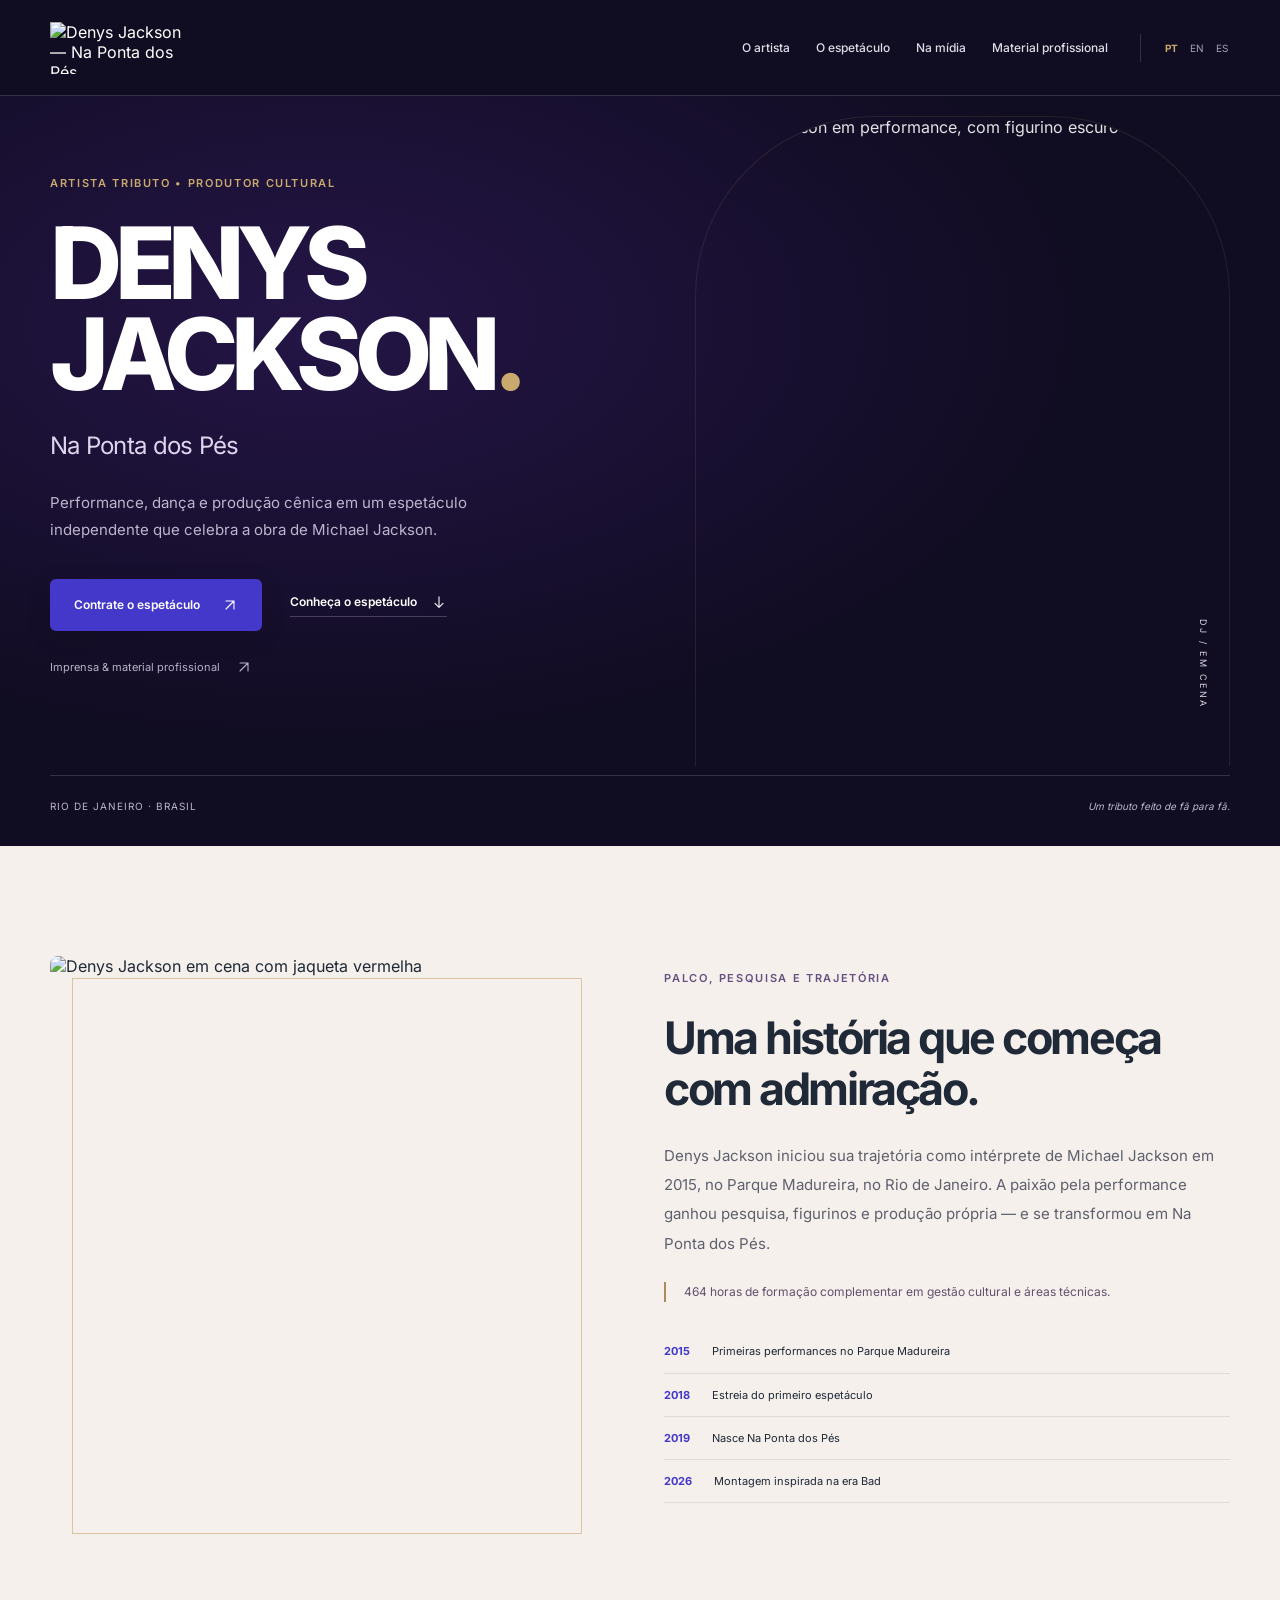
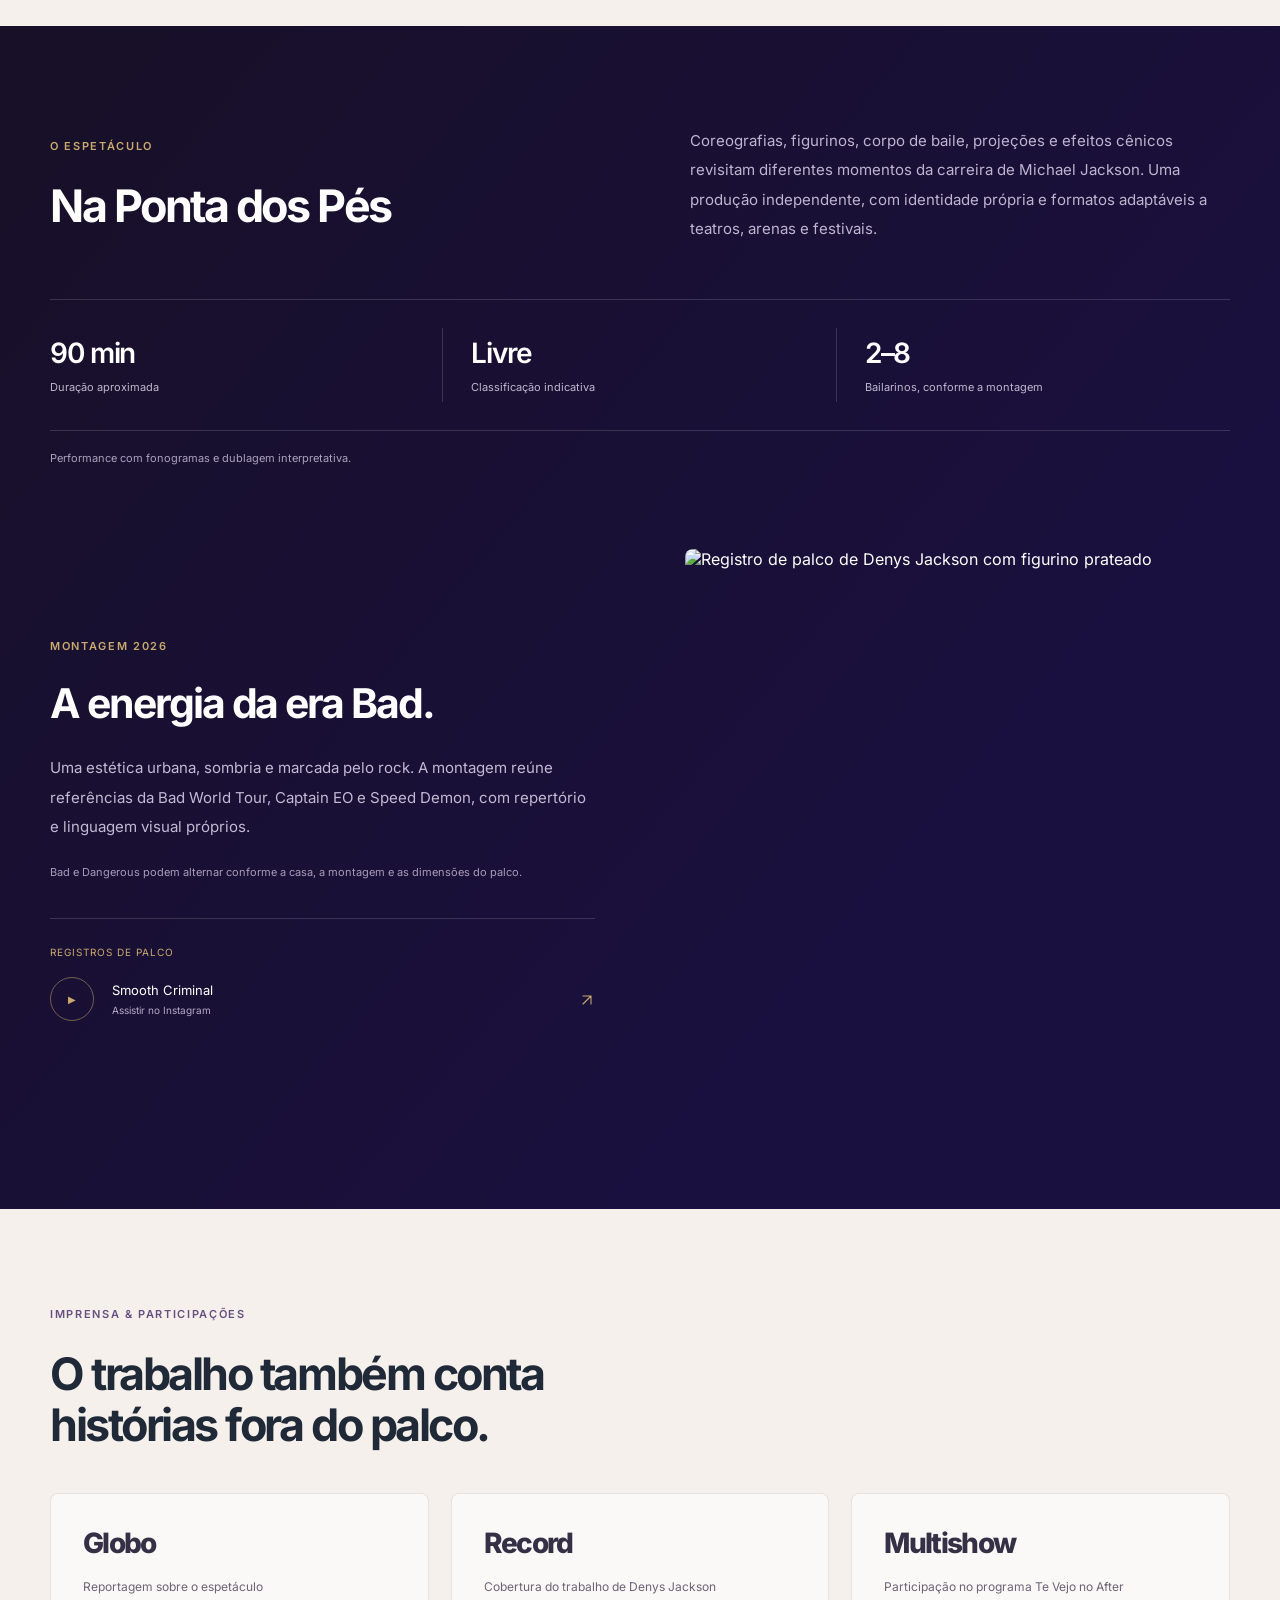
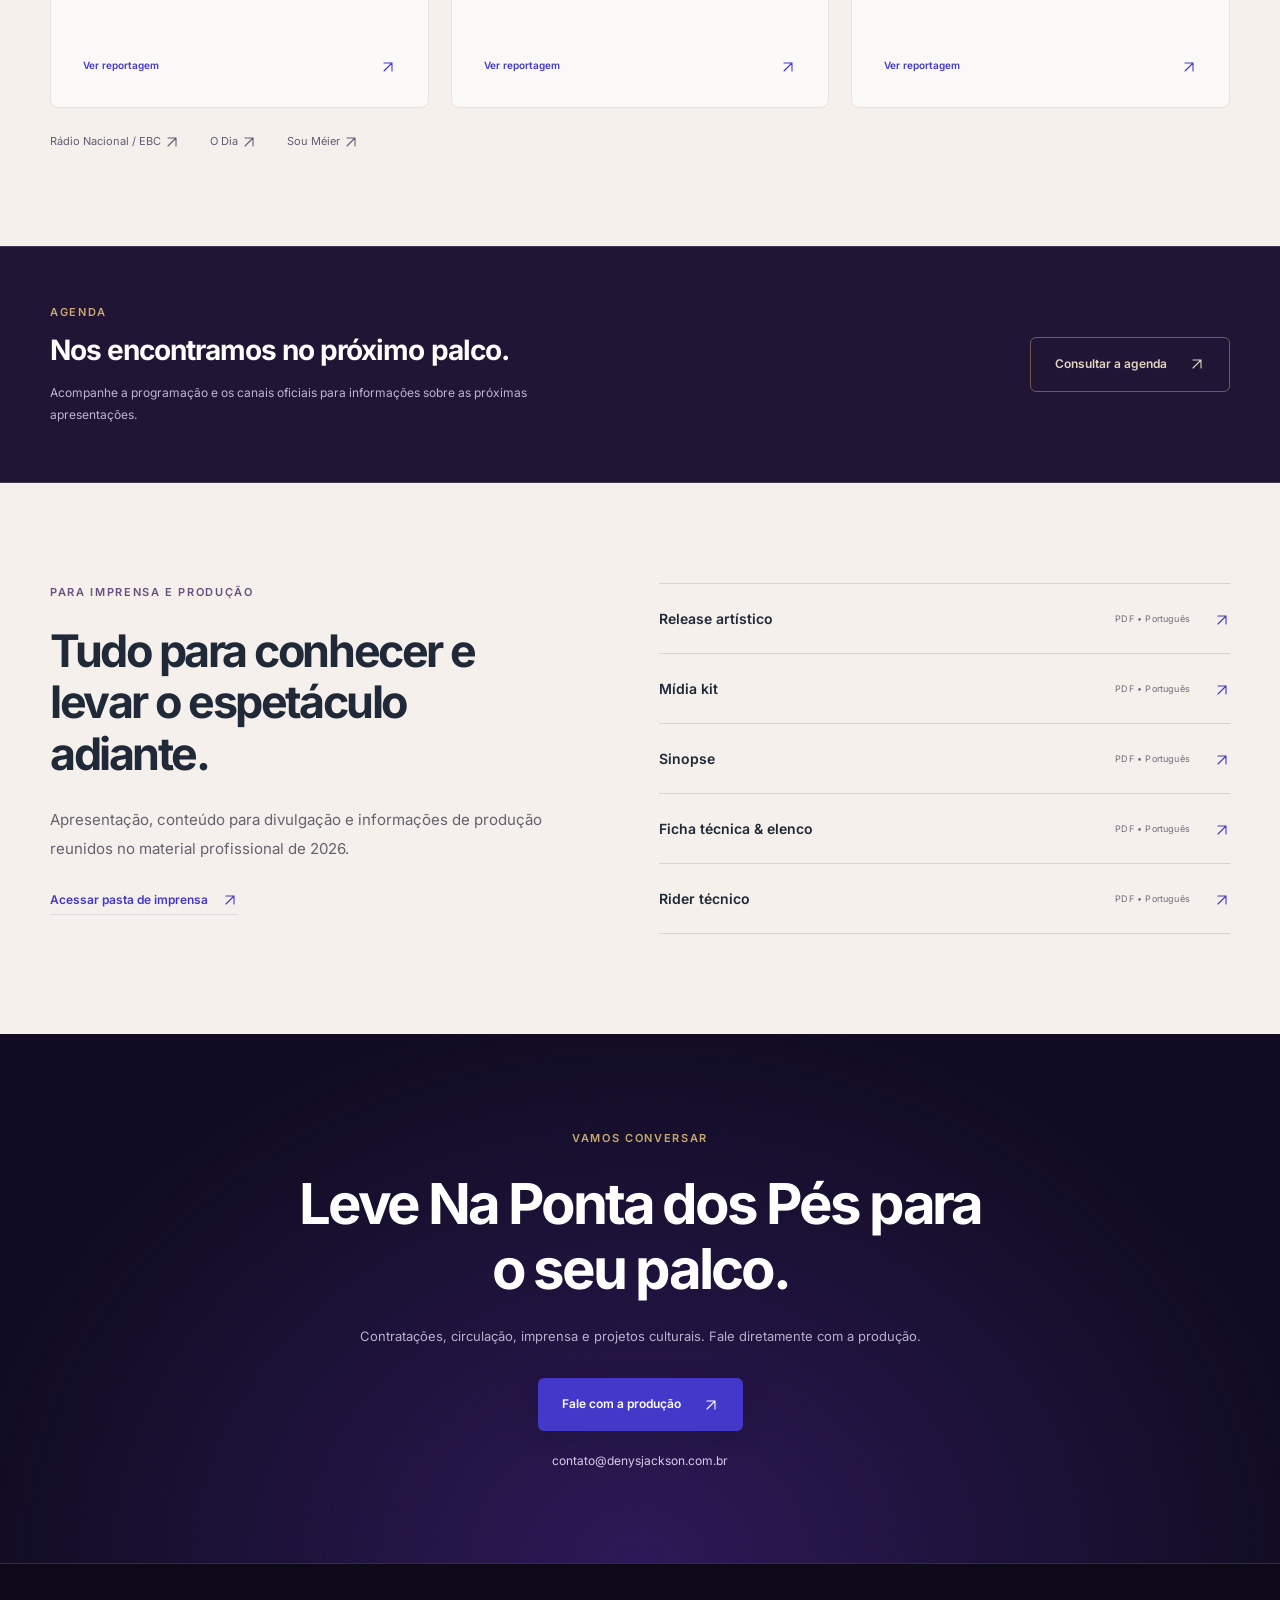
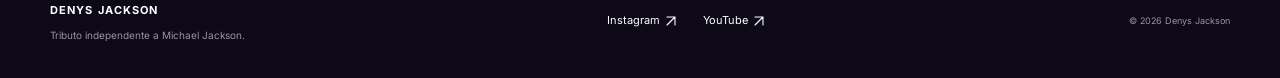
==== prototipo/index.html @ 12f83056 "Criar primeiro prototipo da Home com CMS e identidade propria [skip ci]" ====
<!doctype html>
<html lang="pt-BR">
<head>
<meta charset="utf-8"><meta name="viewport" content="width=device-width, initial-scale=1">
<meta name="robots" content="noindex, nofollow">
<title>Denys Jackson — Na Ponta dos Pés</title>
<meta name="description" content="Conheça Denys Jackson e Na Ponta dos Pés. Espetáculo tributo a Michael Jackson, imprensa e contratação.">
<link rel="icon" href="../images/uploads/favico__1_-removebg-preview.png" type="image/png">
<link rel="stylesheet" href="../css/home.css">
<script src="../js/i18n.js" defer></script><script src="../js/home.js" defer></script>
</head>
<body>
<a class="skip-link" href="#conteudo"><span data-i18n="home.skip">Ir para o conteúdo</span></a>
<header class="home-header"><div class="shell header-inner">
<a class="home-brand" href="#inicio" aria-label="Denys Jackson — início"><img src="../images/logos/logobranca.png" alt="Denys Jackson — Na Ponta dos Pés" width="200" height="68"></a>
<button class="menu-toggle" id="home-menu-toggle" aria-controls="home-nav" aria-expanded="false" hidden><span data-i18n="home.menu">Menu</span> <span aria-hidden="true">☰</span></button>
<nav class="home-nav" id="home-nav" aria-label="Principal"><a href="#artista"><span data-i18n="home.nav_artist">O artista</span></a><a href="#espetaculo"><span data-i18n="home.nav_show">O espetáculo</span></a><a href="#midia"><span data-i18n="home.nav_media">Na mídia</span></a><a href="#material"><span data-i18n="home.nav_material">Material profissional</span></a></nav>
<div class="language-switch" aria-label="Idioma"><button class="lang-btn active" data-lang="pt" aria-pressed="true">PT</button><button class="lang-btn" data-lang="en" aria-pressed="false" disabled>EN</button><button class="lang-btn" data-lang="es" aria-pressed="false" disabled>ES</button></div>
</div></header>
<main id="conteudo">
<section class="hero" id="inicio"><div class="shell hero-layout">
<div class="hero-copy"><p class="eyebrow"><span data-i18n="home.hero_label">Artista tributo • Produtor cultural</span></p><h1>Denys<br>Jackson<span class="hero-dot" aria-hidden="true">.</span></h1><p class="hero-show">Na Ponta dos Pés</p><p data-i18n="home.hero_description" class="hero-description">Performance, dança e produção cênica em um espetáculo independente que celebra a obra de Michael Jackson.</p>
<div class="hero-actions"><a class="button button-primary" href="#contato"><span data-i18n="home.hire">Contrate o espetáculo</span> <span aria-hidden="true"><svg class="arrow-icon" viewBox="0 0 24 24" aria-hidden="true"><path d="M6 18 18 6M6 6h12v12" fill="none" stroke="currentColor" stroke-width="1.6" stroke-linecap="round" stroke-linejoin="round"/></svg></span></a><a class="text-link" href="#espetaculo"><span data-i18n="home.discover">Conheça o espetáculo</span> <span aria-hidden="true"><svg class="arrow-icon" viewBox="0 0 24 24" aria-hidden="true"><path d="M12 4v16m-6-6 6 6 6-6" fill="none" stroke="currentColor" stroke-width="1.6" stroke-linecap="round" stroke-linejoin="round"/></svg></span></a></div>
<a class="professional-link" href="#material"><span data-i18n="home.professional">Imprensa &amp; material profissional</span> <span aria-hidden="true"><svg class="arrow-icon" viewBox="0 0 24 24" aria-hidden="true"><path d="M6 18 18 6M6 6h12v12" fill="none" stroke="currentColor" stroke-width="1.6" stroke-linecap="round" stroke-linejoin="round"/></svg></span></a></div>
<div class="hero-portrait"><img class="" data-home-image="hero" src="../images/uploads/gallery-1224-1785720494268.jpg" alt="Denys Jackson em performance, com figurino escuro e iluminação roxa" width="801" height="1200" fetchpriority="high" decoding="async"><span class="photo-mark" aria-hidden="true">DJ / EM CENA</span></div>
<div class="hero-bottom"><span>RIO DE JANEIRO · BRASIL</span><span data-i18n="home.fan">Um tributo feito de fã para fã.</span></div>
</div></section>
<section class="artist section-light" id="artista"><div class="shell section-grid">
<div class="artist-photo"><img class="" data-home-image="artist" src="../images/uploads/gallery-rotated-1785720774415-1785720774415.jpg" alt="Denys Jackson em cena com jaqueta vermelha" width="801" height="1200" loading="lazy" decoding="async"></div><div class="artist-copy"><p class="eyebrow"><span data-i18n="home.artist_label">Palco, pesquisa e trajetória</span></p><h2 data-i18n="home.artist_title">Uma história que começa com admiração.</h2><p data-i18n="home.artist_body" class="body-copy">Denys Jackson iniciou sua trajetória como intérprete de Michael Jackson em 2015, no Parque Madureira, no Rio de Janeiro. A paixão pela performance ganhou pesquisa, figurinos e produção própria — e se transformou em Na Ponta dos Pés.</p><p data-i18n="home.training" class="training-note">464 horas de formação complementar em gestão cultural e áreas técnicas.</p><ol class="timeline"><li><span class="timeline-year">2015</span><span data-i18n="home.timeline_2015">Primeiras performances no Parque Madureira</span></li><li><span class="timeline-year">2018</span><span data-i18n="home.timeline_2018">Estreia do primeiro espetáculo</span></li><li><span class="timeline-year">2019</span><span data-i18n="home.timeline_2019">Nasce Na Ponta dos Pés</span></li><li><span class="timeline-year">2026</span><span data-i18n="home.timeline_2026">Montagem inspirada na era Bad</span></li></ol></div>
</div></section>
<section class="show-section" id="espetaculo"><div class="shell">
<div class="show-heading"><div><p class="eyebrow"><span data-i18n="home.show_label">O espetáculo</span></p><h2 data-i18n="home.show_title">Na Ponta dos Pés</h2></div><p data-i18n="home.show_body" class="body-copy">Coreografias, figurinos, corpo de baile, projeções e efeitos cênicos revisitam diferentes momentos da carreira de Michael Jackson. Uma produção independente, com identidade própria e formatos adaptáveis a teatros, arenas e festivais.</p></div>
<div class="show-facts"><div><strong>90 min</strong><span data-i18n="home.duration">Duração aproximada</span></div><div><strong><span data-i18n="home.all_ages">Livre</span></strong><span data-i18n="home.rating">Classificação indicativa</span></div><div><strong>2–8</strong><span data-i18n="home.dancers">Bailarinos, conforme a montagem</span></div></div>
<p class="format-note"><span data-i18n="home.format">Performance com fonogramas e dublagem interpretativa.</span></p>
<div class="bad-layout"><div class="bad-copy"><p class="eyebrow"><span data-i18n="home.bad_label">Montagem 2026</span></p><h3 data-i18n="home.bad_title">A energia da era Bad.</h3><p data-i18n="home.bad_body" class="body-copy">Uma estética urbana, sombria e marcada pelo rock. A montagem reúne referências da Bad World Tour, Captain EO e Speed Demon, com repertório e linguagem visual próprios.</p><p data-i18n="home.bad_note" class="small-note">Bad e Dangerous podem alternar conforme a casa, a montagem e as dimensões do palco.</p><div class="recordings"><p><span data-i18n="home.recordings">Registros de palco</span></p><a href="https://www.instagram.com/p/DbGCjHQBfZt/" target="_blank" rel="noopener"><span class="play-mark" aria-hidden="true">▶</span><span>Smooth Criminal<small><span data-i18n="home.watch">Assistir no Instagram</span></small></span><span aria-hidden="true"><svg class="arrow-icon" viewBox="0 0 24 24" aria-hidden="true"><path d="M6 18 18 6M6 6h12v12" fill="none" stroke="currentColor" stroke-width="1.6" stroke-linecap="round" stroke-linejoin="round"/></svg></span></a></div></div><div class="bad-photo"><img class="" data-home-image="show" src="../images/uploads/gallery-1425-1785720650698.jpg" alt="Registro de palco de Denys Jackson com figurino prateado" width="801" height="1200" loading="lazy" decoding="async"></div></div>
</div></section>
<section class="media-section section-light" id="midia"><div class="shell"><div class="section-intro"><p class="eyebrow"><span data-i18n="home.media_label">Imprensa &amp; participações</span></p><h2 data-i18n="home.media_title">O trabalho também conta histórias fora do palco.</h2></div><div class="press-grid"><a class="press-card" href="https://www.youtube.com/watch?v=V-m_D8gB18o" target="_blank" rel="noopener"><span class="press-name">Globo</span><p data-i18n="home.globo_context">Reportagem sobre o espetáculo</p><span class="press-action"><span data-i18n="home.view_report">Ver reportagem</span> <span aria-hidden="true"><svg class="arrow-icon" viewBox="0 0 24 24" aria-hidden="true"><path d="M6 18 18 6M6 6h12v12" fill="none" stroke="currentColor" stroke-width="1.6" stroke-linecap="round" stroke-linejoin="round"/></svg></span></span></a><a class="press-card" href="https://www.youtube.com/watch?v=Phnm8lOZNfo" target="_blank" rel="noopener"><span class="press-name">Record</span><p data-i18n="home.record_context">Cobertura do trabalho de Denys Jackson</p><span class="press-action"><span data-i18n="home.view_report">Ver reportagem</span> <span aria-hidden="true"><svg class="arrow-icon" viewBox="0 0 24 24" aria-hidden="true"><path d="M6 18 18 6M6 6h12v12" fill="none" stroke="currentColor" stroke-width="1.6" stroke-linecap="round" stroke-linejoin="round"/></svg></span></span></a><a class="press-card" href="https://www.youtube.com/watch?v=AMc0-7qEZlc" target="_blank" rel="noopener"><span class="press-name">Multishow</span><p data-i18n="home.multishow_context">Participação no programa Te Vejo no After</p><span class="press-action"><span data-i18n="home.view_report">Ver reportagem</span> <span aria-hidden="true"><svg class="arrow-icon" viewBox="0 0 24 24" aria-hidden="true"><path d="M6 18 18 6M6 6h12v12" fill="none" stroke="currentColor" stroke-width="1.6" stroke-linecap="round" stroke-linejoin="round"/></svg></span></span></a></div><div class="press-more"><a href="https://radionacional.ebc.com.br/programas/tarde-nacional-rio-de-janeiro/cover-de-michael-jackson-conquista-o-publico-no-rio" target="_blank" rel="noopener">Rádio Nacional / EBC <svg class="arrow-icon" viewBox="0 0 24 24" aria-hidden="true"><path d="M6 18 18 6M6 6h12v12" fill="none" stroke="currentColor" stroke-width="1.6" stroke-linecap="round" stroke-linejoin="round"/></svg></a><a href="https://odia.ig.com.br/duque-de-caxias/2026/07/7274553-teatro-raul-cortez-em-caxias-recebe-tributo-a-michael-jackson.html" target="_blank" rel="noopener">O Dia <svg class="arrow-icon" viewBox="0 0 24 24" aria-hidden="true"><path d="M6 18 18 6M6 6h12v12" fill="none" stroke="currentColor" stroke-width="1.6" stroke-linecap="round" stroke-linejoin="round"/></svg></a><a href="https://soumeier.com.br/todas-as-noticias/eventos/tributo-a-michael-jackson-chega-ao-imperator-no-meier/" target="_blank" rel="noopener">Sou Méier <svg class="arrow-icon" viewBox="0 0 24 24" aria-hidden="true"><path d="M6 18 18 6M6 6h12v12" fill="none" stroke="currentColor" stroke-width="1.6" stroke-linecap="round" stroke-linejoin="round"/></svg></a></div></div></section>
<section class="agenda-section"><div class="shell agenda-layout"><div><p class="eyebrow"><span data-i18n="home.agenda_label">Agenda</span></p><h2 data-i18n="home.agenda_title">Nos encontramos no próximo palco.</h2><p data-i18n="home.agenda_body">Acompanhe a programação e os canais oficiais para informações sobre as próximas apresentações.</p></div><a class="button button-outline" href="../index.html#agenda"><span data-i18n="home.agenda_cta">Consultar a agenda</span> <span aria-hidden="true"><svg class="arrow-icon" viewBox="0 0 24 24" aria-hidden="true"><path d="M6 18 18 6M6 6h12v12" fill="none" stroke="currentColor" stroke-width="1.6" stroke-linecap="round" stroke-linejoin="round"/></svg></span></a></div></section>
<section class="materials-section section-light" id="material"><div class="shell section-grid"><div><p class="eyebrow"><span data-i18n="home.materials_label">Para imprensa e produção</span></p><h2 data-i18n="home.materials_title">Tudo para conhecer e levar o espetáculo adiante.</h2><p data-i18n="home.materials_body" class="body-copy">Apresentação, conteúdo para divulgação e informações de produção reunidos no material profissional de 2026.</p><a class="text-link" href="https://drive.google.com/drive/folders/1VKnQE7eK_s35VMi1c1CLgT4x7lsawTrO" target="_blank" rel="noopener"><span data-i18n="home.folder">Acessar pasta de imprensa</span> <span aria-hidden="true"><svg class="arrow-icon" viewBox="0 0 24 24" aria-hidden="true"><path d="M6 18 18 6M6 6h12v12" fill="none" stroke="currentColor" stroke-width="1.6" stroke-linecap="round" stroke-linejoin="round"/></svg></span></a></div><div class="materials-list"><a class="material-row" data-home-material="release" href="https://drive.google.com/file/d/12s-EB2Ebq8UPh2hMpgZSWdgsLXpKbJT2/view" target="_blank" rel="noopener"><span data-i18n="home.release">Release artístico</span><span class="material-meta"><span data-i18n="home.pdf">PDF • Português</span> <span aria-hidden="true"><svg class="arrow-icon" viewBox="0 0 24 24" aria-hidden="true"><path d="M6 18 18 6M6 6h12v12" fill="none" stroke="currentColor" stroke-width="1.6" stroke-linecap="round" stroke-linejoin="round"/></svg></span></span></a>
<a class="material-row" data-home-material="media_kit" href="https://drive.google.com/file/d/1AtByZEfUu7iLB3RwfpdvW74_4BgLxElW/view" target="_blank" rel="noopener"><span data-i18n="home.media_kit">Mídia kit</span><span class="material-meta"><span data-i18n="home.pdf">PDF • Português</span> <span aria-hidden="true"><svg class="arrow-icon" viewBox="0 0 24 24" aria-hidden="true"><path d="M6 18 18 6M6 6h12v12" fill="none" stroke="currentColor" stroke-width="1.6" stroke-linecap="round" stroke-linejoin="round"/></svg></span></span></a>
<a class="material-row" data-home-material="synopsis" href="https://drive.google.com/file/d/1TwG1evkEzEm4G8NLfuLtN8GfC9-SJfeD/view" target="_blank" rel="noopener"><span data-i18n="home.synopsis">Sinopse</span><span class="material-meta"><span data-i18n="home.pdf">PDF • Português</span> <span aria-hidden="true"><svg class="arrow-icon" viewBox="0 0 24 24" aria-hidden="true"><path d="M6 18 18 6M6 6h12v12" fill="none" stroke="currentColor" stroke-width="1.6" stroke-linecap="round" stroke-linejoin="round"/></svg></span></span></a>
<a class="material-row" data-home-material="credits" href="https://drive.google.com/file/d/1rZC9AQk5F2yxurMFr08a0A1JPT5t4FfL/view" target="_blank" rel="noopener"><span data-i18n="home.credits">Ficha técnica &amp; elenco</span><span class="material-meta"><span data-i18n="home.pdf">PDF • Português</span> <span aria-hidden="true"><svg class="arrow-icon" viewBox="0 0 24 24" aria-hidden="true"><path d="M6 18 18 6M6 6h12v12" fill="none" stroke="currentColor" stroke-width="1.6" stroke-linecap="round" stroke-linejoin="round"/></svg></span></span></a>
<a class="material-row" data-home-material="rider" href="https://drive.google.com/file/d/1VCsT6gTsZ3wt3yMBIlSJpXcPNIEdYzcf/view" target="_blank" rel="noopener"><span data-i18n="home.rider">Rider técnico</span><span class="material-meta"><span data-i18n="home.pdf">PDF • Português</span> <span aria-hidden="true"><svg class="arrow-icon" viewBox="0 0 24 24" aria-hidden="true"><path d="M6 18 18 6M6 6h12v12" fill="none" stroke="currentColor" stroke-width="1.6" stroke-linecap="round" stroke-linejoin="round"/></svg></span></span></a></div></div></section>
<section class="contact-section" id="contato"><div class="shell"><p class="eyebrow"><span data-i18n="home.contact_label">Vamos conversar</span></p><h2 data-i18n="home.contact_title">Leve Na Ponta dos Pés para o seu palco.</h2><p data-i18n="home.contact_body">Contratações, circulação, imprensa e projetos culturais. Fale diretamente com a produção.</p><a class="button button-primary" data-home-contact="whatsapp" href="https://wa.me/5521965064725" target="_blank" rel="noopener"><span data-i18n="home.contact_cta">Fale com a produção</span> <span aria-hidden="true"><svg class="arrow-icon" viewBox="0 0 24 24" aria-hidden="true"><path d="M6 18 18 6M6 6h12v12" fill="none" stroke="currentColor" stroke-width="1.6" stroke-linecap="round" stroke-linejoin="round"/></svg></span></a><a class="contact-email" data-home-contact="email" href="mailto:contato@denysjackson.com.br">contato@denysjackson.com.br</a></div></section>
</main><footer class="home-footer"><div class="shell footer-inner"><div><strong>DENYS JACKSON</strong><p data-i18n="home.independent">Tributo independente a Michael Jackson.</p></div><div class="footer-social"><a href="https://www.instagram.com/denysjacksonn/" target="_blank" rel="noopener">Instagram <svg class="arrow-icon" viewBox="0 0 24 24" aria-hidden="true"><path d="M6 18 18 6M6 6h12v12" fill="none" stroke="currentColor" stroke-width="1.6" stroke-linecap="round" stroke-linejoin="round"/></svg></a><a href="https://www.youtube.com/@DenysJackson/videos" target="_blank" rel="noopener">YouTube <svg class="arrow-icon" viewBox="0 0 24 24" aria-hidden="true"><path d="M6 18 18 6M6 6h12v12" fill="none" stroke="currentColor" stroke-width="1.6" stroke-linecap="round" stroke-linejoin="round"/></svg></a></div><small>© 2026 Denys Jackson</small></div></footer>
</body></html>
---- css/home.css ----
@font-face{font-family:Inter;font-style:normal;font-weight:400 900;font-display:swap;src:url("fonts/inter-latin.woff2") format("woff2")}

:root{--night:#0a0a1a;--purple:#1a1040;--indigo:#4338ca;--gold:#c9a96e;--cream:#f5f0eb;--ink:#1f2937;--muted:#aeb1c4;--line:rgba(255,255,255,.15)}

*{box-sizing:border-box}
html{scroll-behavior:smooth;scroll-padding-top:100px}
body{margin:0;background:var(--night);color:#fff;font-family:Inter,Arial,sans-serif;-webkit-font-smoothing:antialiased}
a{color:inherit;text-decoration:none}
button{font:inherit}
img{max-width:100%;display:block}
button,a{-webkit-tap-highlight-color:transparent}
a:focus-visible,button:focus-visible{outline:3px solid var(--gold);outline-offset:6px}
h1,h2,h3,p{margin:0}
p{line-height:1.8}
h2{font-size:clamp(2rem,3.5vw,3.4rem);font-weight:700;letter-spacing:-.055em;line-height:1.14}
h3{font-size:clamp(2rem,3.2vw,3rem);letter-spacing:-.05em;line-height:1.15}
.shell{width:min(1180px,calc(100% - 96px));margin-inline:auto}
.eyebrow{font-size:11px;font-weight:600;letter-spacing:.15em;text-transform:uppercase;color:var(--gold);margin-bottom:24px}
.body-copy{font-size:15px;line-height:1.95}
.section-light{background:var(--cream);color:var(--ink)}
.section-light .eyebrow{color:#665081}
.skip-link{position:fixed;left:16px;top:16px;z-index:100;transform:translateY(-160%);background:var(--cream);color:var(--ink);padding:14px 20px;border-radius:6px}
.skip-link:focus{transform:none}
.home-header{height:96px;border-bottom:1px solid var(--line);background:#100c21}
.header-inner{display:flex;align-items:center;gap:32px;height:100%}
.home-brand{margin-right:auto;flex-shrink:0}
.home-brand img{width:146px;height:52px;object-fit:contain}
.home-nav{display:flex;gap:26px;font-size:12px;font-weight:500;color:#dedce8;align-items:center}
.home-nav a{transition:color .2s}
.home-nav a:hover{color:var(--gold)}
.language-switch{display:flex;gap:8px;border-left:1px solid var(--line);padding-left:22px}
.lang-btn{border:0;background:none;font-size:10px;color:#a7a1b8;padding:8px 2px;cursor:pointer}
.lang-btn.active{color:var(--gold);font-weight:700}
.lang-btn:disabled{cursor:default;opacity:.4}
.menu-toggle{display:none;background:none;color:white;border:1px solid var(--line);border-radius:5px;padding:8px;gap:10px;font-size:12px}
.hero{background:radial-gradient(ellipse at 25% 30%,#241546 0,transparent 58%),#100c21;overflow:hidden}
.hero-layout{display:grid;grid-template-columns:1.1fr 1fr;position:relative;min-height:750px;align-items:center;column-gap:56px}
.hero-copy{z-index:2;padding:60px 0 72px}
.hero h1{font-size:clamp(4rem,7.8vw,112px);line-height:.91;font-weight:800;letter-spacing:-.075em;text-transform:uppercase}
.hero-dot{color:var(--gold)}
.hero-show{font-size:24px;letter-spacing:-.03em;margin-top:24px;color:#dfd4ed}
.hero-description{color:#bcb5cd;font-size:15px;max-width:430px;margin-top:22px}
.hero-actions{display:flex;gap:28px;align-items:center;flex-wrap:wrap;margin-top:36px}
.button{display:inline-flex;align-items:center;justify-content:center;gap:22px;padding:18px 24px;border-radius:6px;font-size:12px;font-weight:600;line-height:1.4;min-height:52px;transition:background .2s,transform .2s}
.button:hover{transform:translateY(-2px)}
.button-primary{background:var(--indigo);color:white;box-shadow:0 6px 24px #0002}
.button-primary:hover{background:#5542d9}
.text-link{display:inline-flex;gap:14px;align-items:center;font-size:12px;font-weight:600;border-bottom:1px solid #bca6d34d;padding-bottom:6px}
.text-link:hover{color:var(--gold)}
.professional-link{display:inline-flex;gap:16px;align-items:center;color:#b9b1c9;font-size:11px;margin-top:28px}
.professional-link:hover{color:white}
.hero-portrait{position:relative;height:650px;align-self:end;overflow:hidden;border-radius:180px 180px 0 0;border:1px solid #c9a96e20;border-bottom:0}
.hero-portrait:after{content:'';position:absolute;inset:0;background:linear-gradient(0deg,#100c21 0%,transparent 22%,transparent 80%,#100c2122 100%);pointer-events:none}
.hero-portrait img{height:100%;width:100%;object-fit:cover;object-position:50% 22%}
.photo-mark{position:absolute;z-index:1;bottom:58px;right:20px;writing-mode:vertical-rl;font-size:9px;letter-spacing:.25em;color:#ddd1df}
.hero-bottom{grid-column:1/-1;z-index:2;display:flex;justify-content:space-between;gap:20px;border-top:1px solid var(--line);width:100%;padding:24px 0;font-size:10px;letter-spacing:.1em;color:#bcb5cd}
.hero-bottom>span:last-child{letter-spacing:0;font-style:italic}
.section-grid{display:grid;grid-template-columns:1fr 1.1fr;gap:100px;align-items:center}
.artist{padding:110px 0}
.artist-photo{height:560px;position:relative}
.artist-photo:before{content:'';position:absolute;inset:22px -18px -18px 22px;border:1px solid #c9a96e99}
.artist-photo img{position:relative;width:100%;height:100%;object-fit:cover;border-radius:8px;object-position:50% 35%}
.artist-copy .body-copy{margin-top:26px;color:#5f606d}
.training-note{border-left:2px solid #aa8b5f;padding-left:18px;margin-top:24px;font-size:12px;line-height:1.7;color:#62506e}
.timeline{list-style:none;padding:0;margin:28px 0 0}
.timeline li{display:flex;gap:22px;padding:12px 0;border-bottom:1px solid #1f29371a;font-size:11px;line-height:1.65}
.timeline-year{font-weight:700;color:#4338ca;flex-shrink:0}
.show-section{padding:100px 0;background:linear-gradient(130deg,#171027,#1a1040 75%)}
.show-heading{display:grid;grid-template-columns:1fr 1fr;gap:100px;align-items:center}
.show-heading .body-copy{color:#bdb5cf}
.show-facts{display:grid;grid-template-columns:repeat(3,1fr);border-top:1px solid var(--line);border-bottom:1px solid var(--line);margin-top:56px;padding:28px 0}
.show-facts>div{padding:8px 28px;display:flex;flex-direction:column;gap:10px;border-right:1px solid var(--line)}
.show-facts>div:first-child{padding-left:0}
.show-facts>div:last-child{border:0}
.show-facts strong{font-size:28px;letter-spacing:-.04em;font-weight:600}
.show-facts>div>span{font-size:11px;color:#beb8ce}
.format-note{font-size:11px;color:#aaa2bc;margin-top:18px}
.bad-layout{display:grid;grid-template-columns:1fr 1fr;gap:90px;align-items:center;margin-top:80px}
.bad-copy .body-copy{margin-top:26px;color:#c2b9d3}
.small-note{font-size:11px;color:#a89cb9;margin-top:22px}
.bad-photo{height:560px;overflow:hidden;border-radius:8px}
.bad-photo img{width:100%;height:100%;object-fit:cover;object-position:50% 27%}
.recordings{margin-top:35px;border-top:1px solid var(--line);padding-top:24px}
.recordings>p{font-size:10px;letter-spacing:.1em;text-transform:uppercase;color:#c9a96e;margin-bottom:16px}
.recordings>a{display:flex;align-items:center;gap:18px;font-size:13px}
.recordings>a>span:last-child{margin-left:auto;color:var(--gold)}
.recordings small{display:block;font-size:10px;color:#b5abc5;margin-top:6px}
.play-mark{width:44px;height:44px;border-radius:50%;border:1px solid #c9a96e80;display:grid;place-items:center;color:var(--gold);font-size:10px;flex-shrink:0}
.media-section{padding:96px 0}
.section-intro{max-width:620px}
.press-grid{display:grid;grid-template-columns:repeat(3,1fr);gap:22px;margin-top:42px}
.press-card{background:#fff9;border:1px solid #1f29371a;border-radius:8px;padding:32px;display:flex;flex-direction:column;min-height:215px;transition:border-color .2s}
.press-card:hover{border-color:var(--indigo)}
.press-name{font-size:28px;font-weight:800;letter-spacing:-.06em;color:#343046}
.press-card p{font-size:12px;color:#6b6475;margin:17px 0 25px;line-height:1.7}
.press-action{font-size:10px;font-weight:600;margin-top:auto;display:flex;justify-content:space-between;color:#4338ca}
.press-more{display:flex;flex-wrap:wrap;gap:30px;margin-top:26px;font-size:11px;color:#665975}
.press-more a:hover{text-decoration:underline}
.agenda-section{padding:56px 0;background:#211536;border-block:1px solid var(--line)}
.agenda-layout{display:flex;align-items:center;justify-content:space-between;gap:60px}
.agenda-layout h2{font-size:28px;letter-spacing:-.035em}
.agenda-layout p:not(.eyebrow){font-size:12px;color:#bfb5cf;max-width:560px;margin-top:16px}
.agenda-layout .eyebrow{margin-bottom:12px}
.button-outline{border:1px solid #c9a96e77;color:#e2d5bf;flex-shrink:0}
.button-outline:hover{background:#c9a96e0d}
.materials-section{padding:100px 0}
.materials-section .section-grid{align-items:start;gap:90px}
.materials-section .body-copy{color:#65616d;margin-top:25px}
.materials-section .text-link{margin-top:28px;color:#4338ca}
.material-row{padding:24px 0;display:flex;justify-content:space-between;align-items:center;border-bottom:1px solid #1f293724;font-size:14px;font-weight:600;gap:20px}
.material-row:first-child{border-top:1px solid #1f293724}
.material-row:hover{color:#4338ca}
.material-meta{display:flex;gap:24px;align-items:center;font-size:9px;letter-spacing:.02em;font-weight:400;color:#756b7c}
.material-meta>span:last-child{font-size:18px;color:#4338ca}
.contact-section{text-align:center;padding:95px 0;background:radial-gradient(ellipse at center bottom,#2d1957,transparent 75%),#100c21}
.contact-section h2{max-width:700px;margin:0 auto;font-size:clamp(2rem,4.4vw,4rem)}
.contact-section p:not(.eyebrow){max-width:580px;margin:24px auto 30px;font-size:13px;color:#b8afcb}
.contact-email{display:block;width:max-content;max-width:100%;font-size:12px;margin:22px auto 0;color:#d7cce8;overflow-wrap:anywhere}
.contact-email:hover{text-decoration:underline}
.home-footer{border-top:1px solid var(--line);padding:34px 0;background:#0d0918}
.footer-inner{display:flex;gap:32px;justify-content:space-between;align-items:center}
.footer-inner strong{font-size:11px;letter-spacing:.1em}
.footer-inner p{font-size:10px;color:#9c92ac;margin-top:8px}
.footer-social{display:flex;gap:24px;font-size:11px}
.footer-inner small{font-size:9px;color:#9c92ac}

@media(min-width:1600px){.hero-layout{min-height:790px}
.hero-portrait{height:710px}
}

@media(max-width:1100px){.shell{width:calc(100% - 64px)}
.header-inner{gap:22px}
.home-nav{gap:18px;font-size:11px}
.language-switch{padding-left:16px}
.hero-layout{gap:24px;min-height:690px}
.hero-portrait{height:600px}
.hero h1{font-size:8.7vw}
.hero-actions{gap:18px}
.section-grid,.show-heading,.bad-layout,.materials-section .section-grid{gap:54px}
.artist-photo{height:540px}
.press-card{padding:24px}
.press-name{font-size:24px}
}

@media(max-width:760px){.shell{width:calc(100% - 40px)}
html{scroll-padding-top:24px}
.home-header{height:auto;min-height:82px}
.header-inner{padding:16px 0;flex-wrap:wrap;gap:18px}
.home-brand img{width:124px;height:42px}
.language-switch{gap:10px;order:2}
.menu-toggle:not([hidden]){display:flex;order:1}
.home-nav{width:100%;justify-content:space-between;order:3;gap:12px;font-size:11px;padding:10px 0}
.home-js .home-nav{display:none}
.home-js .home-nav.is-open{display:flex}
.hero-layout{display:flex;flex-direction:column;gap:0;min-height:0}
.hero-copy{width:100%;padding:48px 0 32px}
.hero h1{font-size:clamp(68px,16vw,112px)}
.hero .eyebrow{font-size:9px;margin-bottom:25px}
.hero-show{font-size:22px;margin-top:20px}
.hero-description{font-size:13px;max-width:420px;margin-top:18px}
.hero-actions{gap:20px;margin-top:27px}
.button{font-size:11px;padding:16px 20px}
.text-link{font-size:11px}
.professional-link{font-size:10px;margin-top:22px}
.hero-portrait{height:440px;width:100%;max-width:440px;border-radius:140px 140px 0 0;align-self:center;margin-top:6px}
.hero-portrait img{object-position:50% 22%}
.photo-mark{bottom:35px}
.hero-bottom{padding:20px 0;font-size:8px;gap:12px;flex-wrap:wrap}
.artist,.show-section,.media-section,.materials-section{padding:65px 0}
.section-grid,.show-heading,.bad-layout,.materials-section .section-grid{grid-template-columns:1fr;gap:40px}
.artist-photo{height:430px;max-width:460px;width:calc(100% - 14px);margin-bottom:10px}
.artist-photo:before{inset:14px -14px -14px 14px}
.artist-copy h2{max-width:500px}
.body-copy{font-size:14px}
.eyebrow{font-size:10px;margin-bottom:18px}
.timeline li{font-size:11px}
.show-heading{gap:24px}
.show-facts{margin-top:30px;padding:22px 0}
.show-facts>div{padding:0 14px;gap:9px}
.show-facts strong{font-size:23px}
.show-facts>div>span{font-size:9px;line-height:1.65}
.format-note{font-size:10px}
.bad-layout{margin-top:45px;gap:32px}
.bad-photo{height:460px}
.bad-copy .body-copy{margin-top:20px}
.press-grid{grid-template-columns:1fr;margin-top:32px;gap:14px}
.press-card{min-height:180px;padding:26px}
.press-more{gap:20px;font-size:10px}
.agenda-section{padding:44px 0}
.agenda-layout{flex-direction:column;align-items:start;gap:24px}
.agenda-layout h2{font-size:28px}
.materials-section .section-grid{gap:32px}
.material-row{font-size:13px;padding:22px 0}
.material-meta{font-size:9px;gap:16px}
.contact-section{padding:68px 0}
.contact-section p:not(.eyebrow){font-size:12px}
.footer-inner{align-items:start;flex-wrap:wrap;gap:26px}
.footer-inner>small{width:100%}
.footer-social{font-size:11px;gap:20px}
.home-footer{padding:28px 0}
}

@media(max-width:380px){.shell{width:calc(100% - 32px)}
.hero h1{font-size:65px}
.hero-actions{align-items:start;flex-direction:column;gap:24px}
.language-switch{border:0;padding-left:0}
.header-inner{gap:12px}
.home-nav{flex-wrap:wrap;justify-content:start;gap:18px}
.hero-portrait{height:400px}
.material-meta{gap:10px;font-size:8px}
}

@media(prefers-reduced-motion:reduce){html{scroll-behavior:auto}
*{transition:none!important}
}


.arrow-icon{width:16px;height:16px;vertical-align:middle;flex-shrink:0}
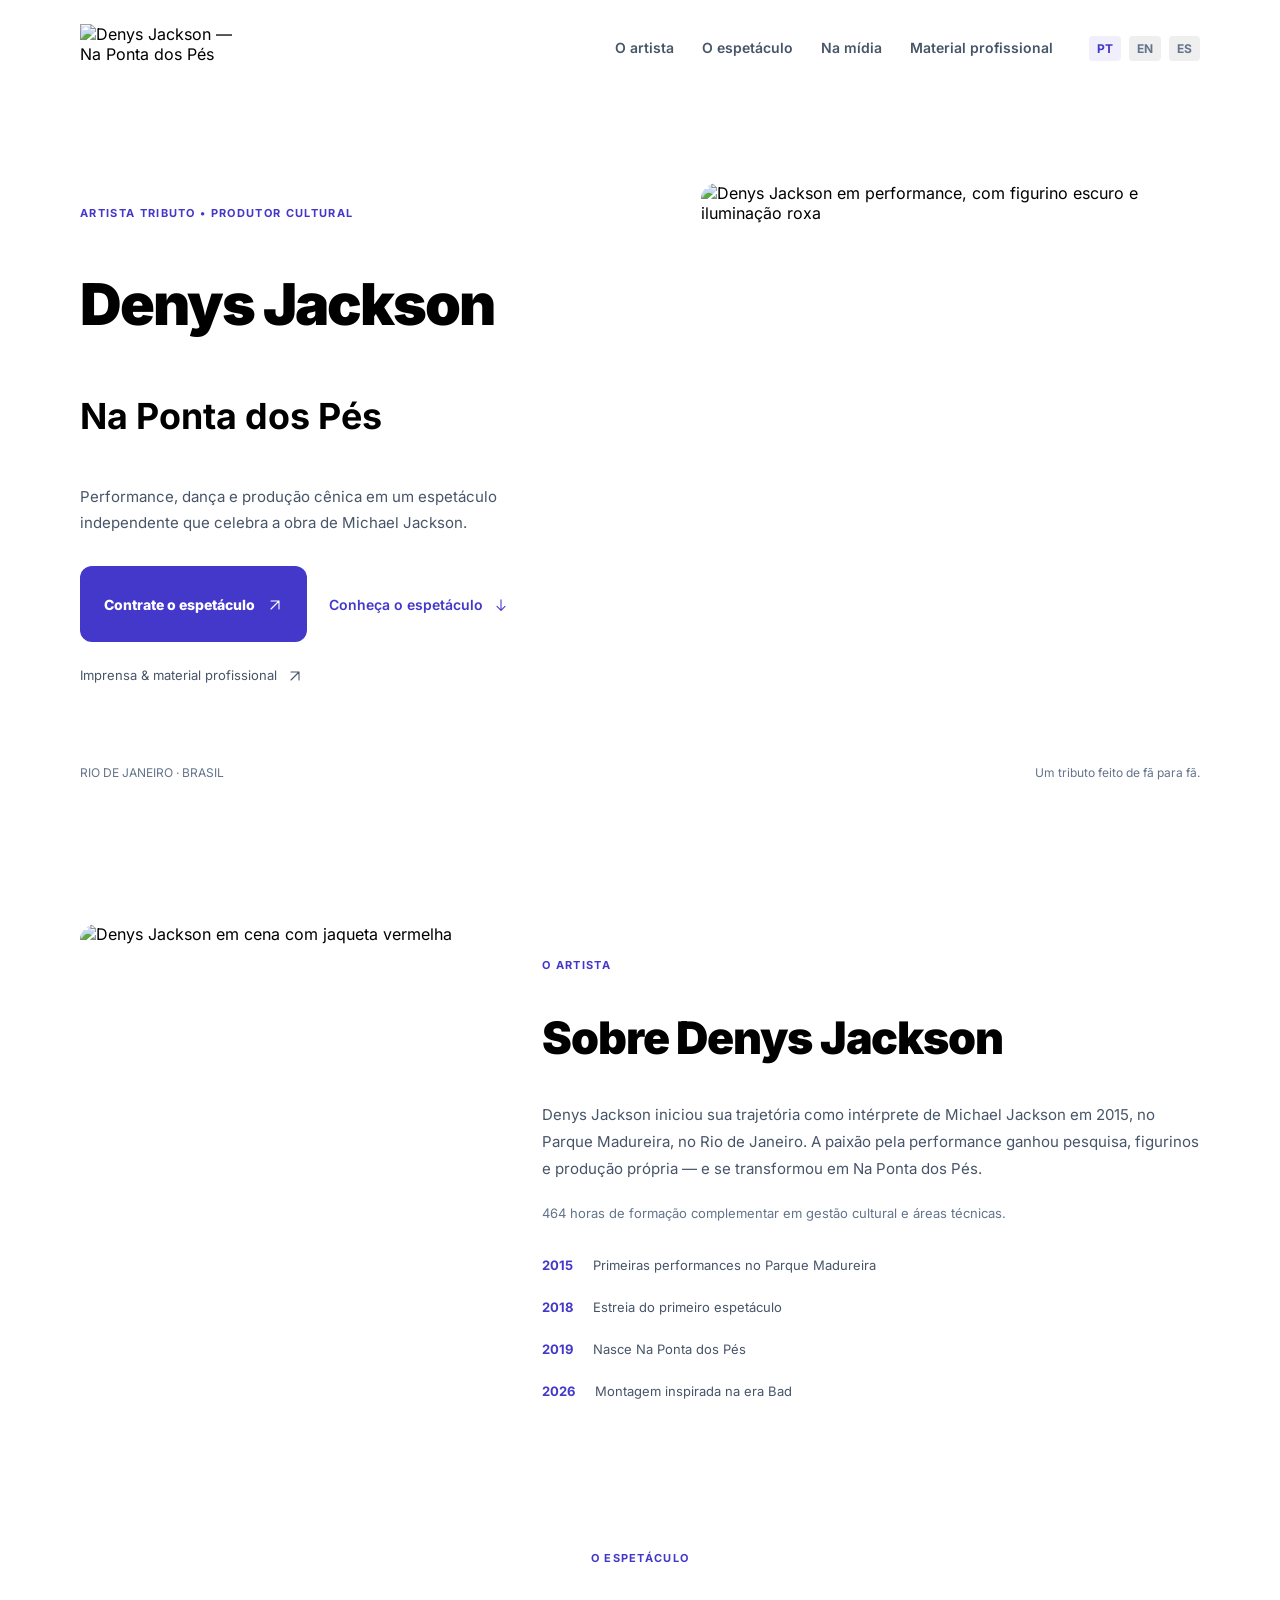
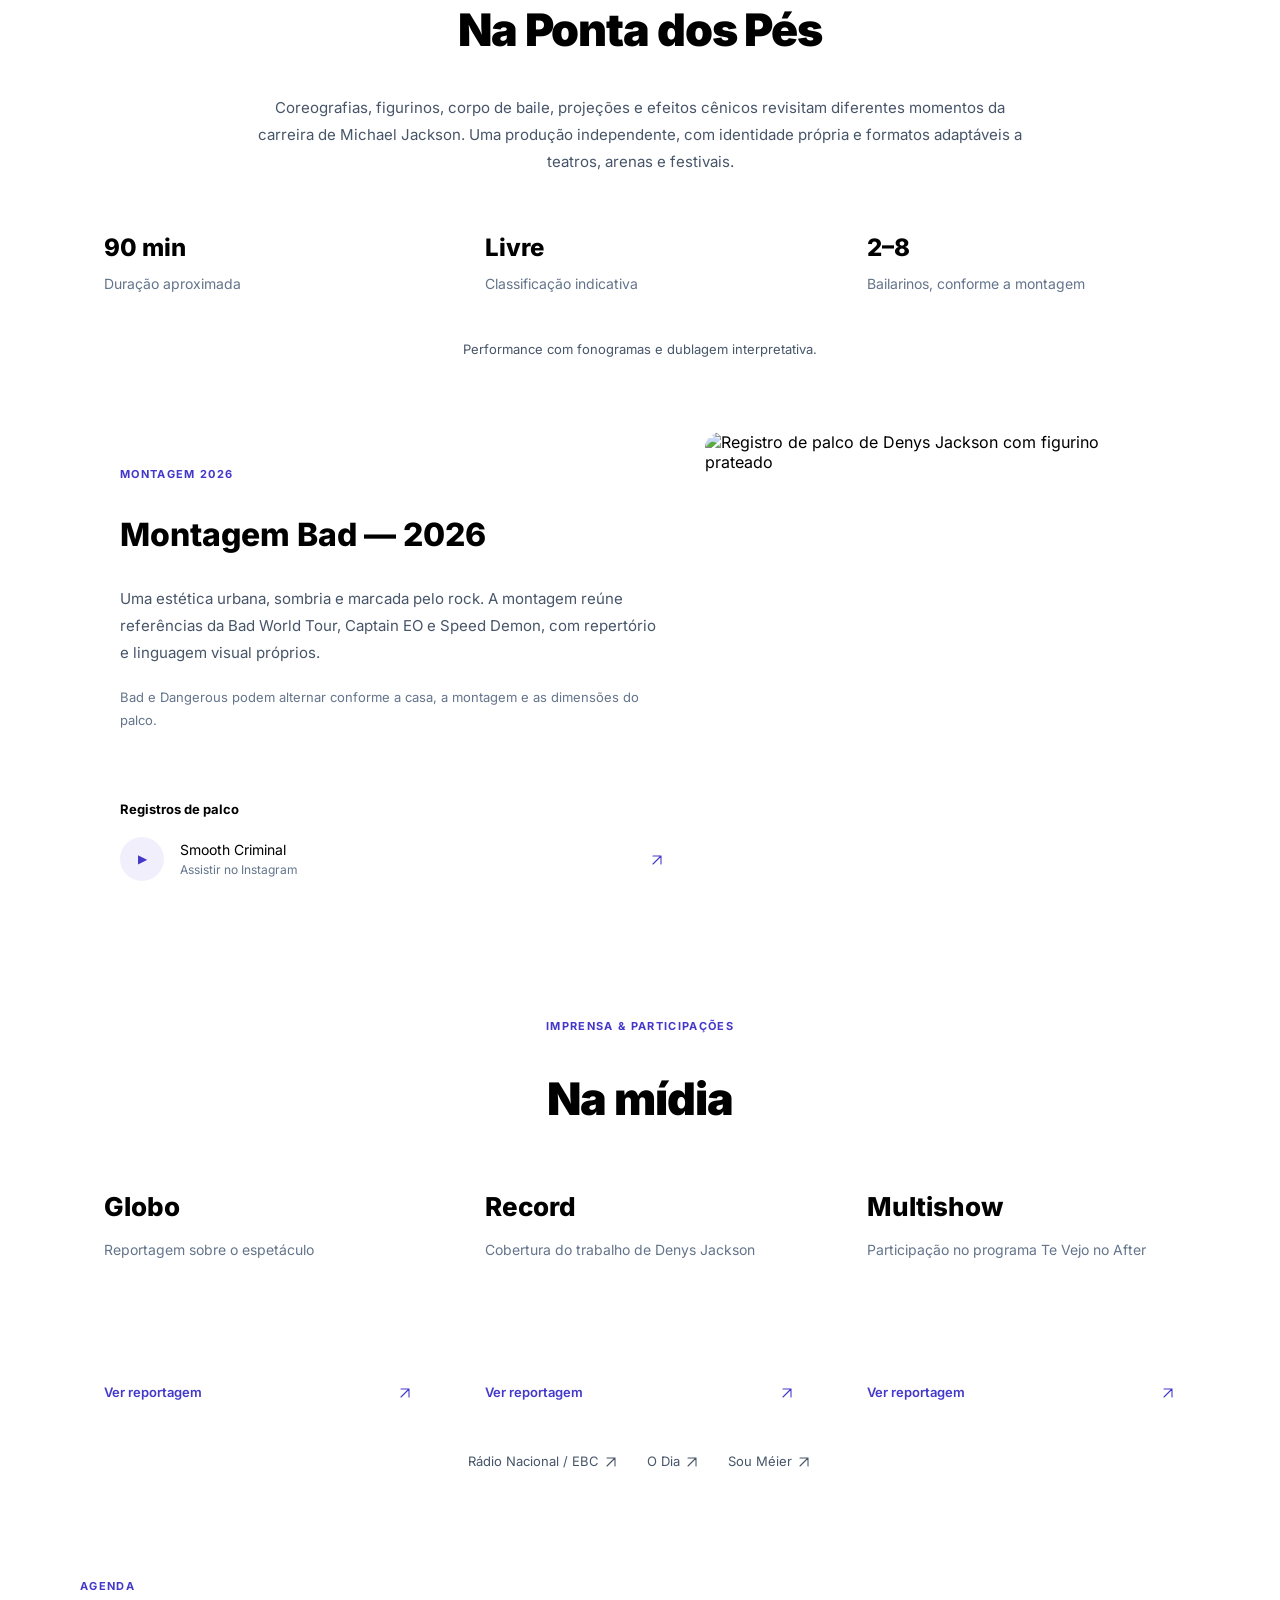
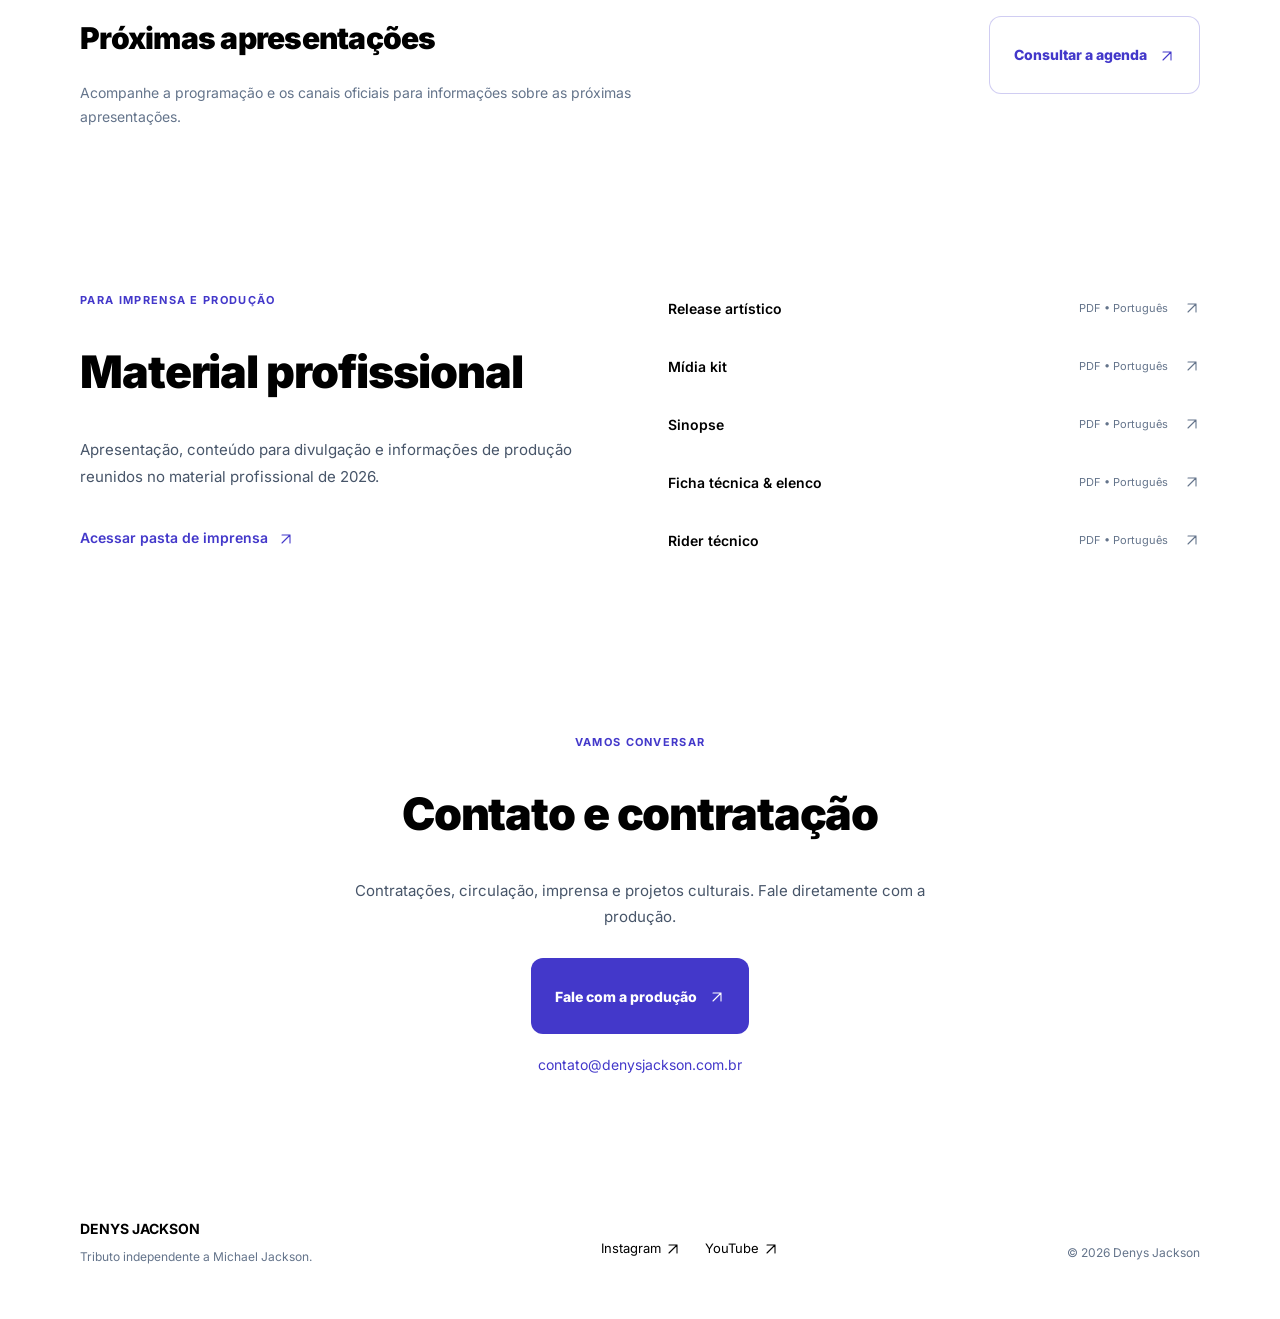
==== commit 80ee94db: "Restaurar estetica de vidro original na Home de desenvolvimento" ====
--- a/prototipo/index.html
+++ b/prototipo/index.html
@@ -6,41 +6,42 @@
 <title>Denys Jackson — Na Ponta dos Pés</title>
 <meta name="description" content="Conheça Denys Jackson e Na Ponta dos Pés. Espetáculo tributo a Michael Jackson, imprensa e contratação.">
 <link rel="icon" href="../images/uploads/favico__1_-removebg-preview.png" type="image/png">
+<link rel="stylesheet" href="../css/style.css">
 <link rel="stylesheet" href="../css/home.css">
 <script src="../js/i18n.js" defer></script><script src="../js/home.js" defer></script>
 </head>
 <body>
 <a class="skip-link" href="#conteudo"><span data-i18n="home.skip">Ir para o conteúdo</span></a>
 <header class="home-header"><div class="shell header-inner">
-<a class="home-brand" href="#inicio" aria-label="Denys Jackson — início"><img src="../images/logos/logobranca.png" alt="Denys Jackson — Na Ponta dos Pés" width="200" height="68"></a>
+<a class="home-brand" href="#inicio" aria-label="Denys Jackson — início"><img src="../images/logos/logopreta.png" alt="Denys Jackson — Na Ponta dos Pés" width="200" height="68"></a>
 <button class="menu-toggle" id="home-menu-toggle" aria-controls="home-nav" aria-expanded="false" hidden><span data-i18n="home.menu">Menu</span> <span aria-hidden="true">☰</span></button>
 <nav class="home-nav" id="home-nav" aria-label="Principal"><a href="#artista"><span data-i18n="home.nav_artist">O artista</span></a><a href="#espetaculo"><span data-i18n="home.nav_show">O espetáculo</span></a><a href="#midia"><span data-i18n="home.nav_media">Na mídia</span></a><a href="#material"><span data-i18n="home.nav_material">Material profissional</span></a></nav>
 <div class="language-switch" aria-label="Idioma"><button class="lang-btn active" data-lang="pt" aria-pressed="true">PT</button><button class="lang-btn" data-lang="en" aria-pressed="false" disabled>EN</button><button class="lang-btn" data-lang="es" aria-pressed="false" disabled>ES</button></div>
 </div></header>
 <main id="conteudo">
-<section class="hero" id="inicio"><div class="shell hero-layout">
-<div class="hero-copy"><p class="eyebrow"><span data-i18n="home.hero_label">Artista tributo • Produtor cultural</span></p><h1>Denys<br>Jackson<span class="hero-dot" aria-hidden="true">.</span></h1><p class="hero-show">Na Ponta dos Pés</p><p data-i18n="home.hero_description" class="hero-description">Performance, dança e produção cênica em um espetáculo independente que celebra a obra de Michael Jackson.</p>
+<section class="hero" id="inicio"><div class="shell hero-layout glass">
+<div class="hero-copy"><p class="eyebrow"><span data-i18n="home.hero_label">Artista tributo • Produtor cultural</span></p><h1>Denys Jackson</h1><p class="hero-show">Na Ponta dos Pés</p><p data-i18n="home.hero_description" class="hero-description">Performance, dança e produção cênica em um espetáculo independente que celebra a obra de Michael Jackson.</p>
 <div class="hero-actions"><a class="button button-primary" href="#contato"><span data-i18n="home.hire">Contrate o espetáculo</span> <span aria-hidden="true"><svg class="arrow-icon" viewBox="0 0 24 24" aria-hidden="true"><path d="M6 18 18 6M6 6h12v12" fill="none" stroke="currentColor" stroke-width="1.6" stroke-linecap="round" stroke-linejoin="round"/></svg></span></a><a class="text-link" href="#espetaculo"><span data-i18n="home.discover">Conheça o espetáculo</span> <span aria-hidden="true"><svg class="arrow-icon" viewBox="0 0 24 24" aria-hidden="true"><path d="M12 4v16m-6-6 6 6 6-6" fill="none" stroke="currentColor" stroke-width="1.6" stroke-linecap="round" stroke-linejoin="round"/></svg></span></a></div>
 <a class="professional-link" href="#material"><span data-i18n="home.professional">Imprensa &amp; material profissional</span> <span aria-hidden="true"><svg class="arrow-icon" viewBox="0 0 24 24" aria-hidden="true"><path d="M6 18 18 6M6 6h12v12" fill="none" stroke="currentColor" stroke-width="1.6" stroke-linecap="round" stroke-linejoin="round"/></svg></span></a></div>
-<div class="hero-portrait"><img class="" data-home-image="hero" src="../images/uploads/gallery-1224-1785720494268.jpg" alt="Denys Jackson em performance, com figurino escuro e iluminação roxa" width="801" height="1200" fetchpriority="high" decoding="async"><span class="photo-mark" aria-hidden="true">DJ / EM CENA</span></div>
+<div class="hero-portrait"><img class="" data-home-image="hero" src="../images/uploads/gallery-1224-1785720494268.jpg" alt="Denys Jackson em performance, com figurino escuro e iluminação roxa" width="801" height="1200" fetchpriority="high" decoding="async"></div>
 <div class="hero-bottom"><span>RIO DE JANEIRO · BRASIL</span><span data-i18n="home.fan">Um tributo feito de fã para fã.</span></div>
 </div></section>
-<section class="artist section-light" id="artista"><div class="shell section-grid">
-<div class="artist-photo"><img class="" data-home-image="artist" src="../images/uploads/gallery-rotated-1785720774415-1785720774415.jpg" alt="Denys Jackson em cena com jaqueta vermelha" width="801" height="1200" loading="lazy" decoding="async"></div><div class="artist-copy"><p class="eyebrow"><span data-i18n="home.artist_label">Palco, pesquisa e trajetória</span></p><h2 data-i18n="home.artist_title">Uma história que começa com admiração.</h2><p data-i18n="home.artist_body" class="body-copy">Denys Jackson iniciou sua trajetória como intérprete de Michael Jackson em 2015, no Parque Madureira, no Rio de Janeiro. A paixão pela performance ganhou pesquisa, figurinos e produção própria — e se transformou em Na Ponta dos Pés.</p><p data-i18n="home.training" class="training-note">464 horas de formação complementar em gestão cultural e áreas técnicas.</p><ol class="timeline"><li><span class="timeline-year">2015</span><span data-i18n="home.timeline_2015">Primeiras performances no Parque Madureira</span></li><li><span class="timeline-year">2018</span><span data-i18n="home.timeline_2018">Estreia do primeiro espetáculo</span></li><li><span class="timeline-year">2019</span><span data-i18n="home.timeline_2019">Nasce Na Ponta dos Pés</span></li><li><span class="timeline-year">2026</span><span data-i18n="home.timeline_2026">Montagem inspirada na era Bad</span></li></ol></div>
+<section class="artist section-light" id="artista"><div class="shell section-grid glass">
+<div class="artist-photo"><img class="" data-home-image="artist" src="../images/uploads/gallery-rotated-1785720774415-1785720774415.jpg" alt="Denys Jackson em cena com jaqueta vermelha" width="801" height="1200" loading="lazy" decoding="async"></div><div class="artist-copy"><p class="eyebrow"><span data-i18n="home.artist_label">O artista</span></p><h2 data-i18n="home.artist_title">Sobre Denys Jackson</h2><p data-i18n="home.artist_body" class="body-copy">Denys Jackson iniciou sua trajetória como intérprete de Michael Jackson em 2015, no Parque Madureira, no Rio de Janeiro. A paixão pela performance ganhou pesquisa, figurinos e produção própria — e se transformou em Na Ponta dos Pés.</p><p data-i18n="home.training" class="training-note">464 horas de formação complementar em gestão cultural e áreas técnicas.</p><ol class="timeline"><li><span class="timeline-year">2015</span><span data-i18n="home.timeline_2015">Primeiras performances no Parque Madureira</span></li><li><span class="timeline-year">2018</span><span data-i18n="home.timeline_2018">Estreia do primeiro espetáculo</span></li><li><span class="timeline-year">2019</span><span data-i18n="home.timeline_2019">Nasce Na Ponta dos Pés</span></li><li><span class="timeline-year">2026</span><span data-i18n="home.timeline_2026">Montagem inspirada na era Bad</span></li></ol></div>
 </div></section>
 <section class="show-section" id="espetaculo"><div class="shell">
 <div class="show-heading"><div><p class="eyebrow"><span data-i18n="home.show_label">O espetáculo</span></p><h2 data-i18n="home.show_title">Na Ponta dos Pés</h2></div><p data-i18n="home.show_body" class="body-copy">Coreografias, figurinos, corpo de baile, projeções e efeitos cênicos revisitam diferentes momentos da carreira de Michael Jackson. Uma produção independente, com identidade própria e formatos adaptáveis a teatros, arenas e festivais.</p></div>
-<div class="show-facts"><div><strong>90 min</strong><span data-i18n="home.duration">Duração aproximada</span></div><div><strong><span data-i18n="home.all_ages">Livre</span></strong><span data-i18n="home.rating">Classificação indicativa</span></div><div><strong>2–8</strong><span data-i18n="home.dancers">Bailarinos, conforme a montagem</span></div></div>
+<div class="show-facts"><div class="glass"><strong>90 min</strong><span data-i18n="home.duration">Duração aproximada</span></div><div class="glass"><strong><span data-i18n="home.all_ages">Livre</span></strong><span data-i18n="home.rating">Classificação indicativa</span></div><div class="glass"><strong>2–8</strong><span data-i18n="home.dancers">Bailarinos, conforme a montagem</span></div></div>
 <p class="format-note"><span data-i18n="home.format">Performance com fonogramas e dublagem interpretativa.</span></p>
-<div class="bad-layout"><div class="bad-copy"><p class="eyebrow"><span data-i18n="home.bad_label">Montagem 2026</span></p><h3 data-i18n="home.bad_title">A energia da era Bad.</h3><p data-i18n="home.bad_body" class="body-copy">Uma estética urbana, sombria e marcada pelo rock. A montagem reúne referências da Bad World Tour, Captain EO e Speed Demon, com repertório e linguagem visual próprios.</p><p data-i18n="home.bad_note" class="small-note">Bad e Dangerous podem alternar conforme a casa, a montagem e as dimensões do palco.</p><div class="recordings"><p><span data-i18n="home.recordings">Registros de palco</span></p><a href="https://www.instagram.com/p/DbGCjHQBfZt/" target="_blank" rel="noopener"><span class="play-mark" aria-hidden="true">▶</span><span>Smooth Criminal<small><span data-i18n="home.watch">Assistir no Instagram</span></small></span><span aria-hidden="true"><svg class="arrow-icon" viewBox="0 0 24 24" aria-hidden="true"><path d="M6 18 18 6M6 6h12v12" fill="none" stroke="currentColor" stroke-width="1.6" stroke-linecap="round" stroke-linejoin="round"/></svg></span></a></div></div><div class="bad-photo"><img class="" data-home-image="show" src="../images/uploads/gallery-1425-1785720650698.jpg" alt="Registro de palco de Denys Jackson com figurino prateado" width="801" height="1200" loading="lazy" decoding="async"></div></div>
+<div class="bad-layout glass"><div class="bad-copy"><p class="eyebrow"><span data-i18n="home.bad_label">Montagem 2026</span></p><h3 data-i18n="home.bad_title">Montagem Bad — 2026</h3><p data-i18n="home.bad_body" class="body-copy">Uma estética urbana, sombria e marcada pelo rock. A montagem reúne referências da Bad World Tour, Captain EO e Speed Demon, com repertório e linguagem visual próprios.</p><p data-i18n="home.bad_note" class="small-note">Bad e Dangerous podem alternar conforme a casa, a montagem e as dimensões do palco.</p><div class="recordings"><p><span data-i18n="home.recordings">Registros de palco</span></p><a href="https://www.instagram.com/p/DbGCjHQBfZt/" target="_blank" rel="noopener"><span class="play-mark" aria-hidden="true">▶</span><span>Smooth Criminal<small><span data-i18n="home.watch">Assistir no Instagram</span></small></span><span aria-hidden="true"><svg class="arrow-icon" viewBox="0 0 24 24" aria-hidden="true"><path d="M6 18 18 6M6 6h12v12" fill="none" stroke="currentColor" stroke-width="1.6" stroke-linecap="round" stroke-linejoin="round"/></svg></span></a></div></div><div class="bad-photo"><img class="" data-home-image="show" src="../images/uploads/gallery-1425-1785720650698.jpg" alt="Registro de palco de Denys Jackson com figurino prateado" width="801" height="1200" loading="lazy" decoding="async"></div></div>
 </div></section>
-<section class="media-section section-light" id="midia"><div class="shell"><div class="section-intro"><p class="eyebrow"><span data-i18n="home.media_label">Imprensa &amp; participações</span></p><h2 data-i18n="home.media_title">O trabalho também conta histórias fora do palco.</h2></div><div class="press-grid"><a class="press-card" href="https://www.youtube.com/watch?v=V-m_D8gB18o" target="_blank" rel="noopener"><span class="press-name">Globo</span><p data-i18n="home.globo_context">Reportagem sobre o espetáculo</p><span class="press-action"><span data-i18n="home.view_report">Ver reportagem</span> <span aria-hidden="true"><svg class="arrow-icon" viewBox="0 0 24 24" aria-hidden="true"><path d="M6 18 18 6M6 6h12v12" fill="none" stroke="currentColor" stroke-width="1.6" stroke-linecap="round" stroke-linejoin="round"/></svg></span></span></a><a class="press-card" href="https://www.youtube.com/watch?v=Phnm8lOZNfo" target="_blank" rel="noopener"><span class="press-name">Record</span><p data-i18n="home.record_context">Cobertura do trabalho de Denys Jackson</p><span class="press-action"><span data-i18n="home.view_report">Ver reportagem</span> <span aria-hidden="true"><svg class="arrow-icon" viewBox="0 0 24 24" aria-hidden="true"><path d="M6 18 18 6M6 6h12v12" fill="none" stroke="currentColor" stroke-width="1.6" stroke-linecap="round" stroke-linejoin="round"/></svg></span></span></a><a class="press-card" href="https://www.youtube.com/watch?v=AMc0-7qEZlc" target="_blank" rel="noopener"><span class="press-name">Multishow</span><p data-i18n="home.multishow_context">Participação no programa Te Vejo no After</p><span class="press-action"><span data-i18n="home.view_report">Ver reportagem</span> <span aria-hidden="true"><svg class="arrow-icon" viewBox="0 0 24 24" aria-hidden="true"><path d="M6 18 18 6M6 6h12v12" fill="none" stroke="currentColor" stroke-width="1.6" stroke-linecap="round" stroke-linejoin="round"/></svg></span></span></a></div><div class="press-more"><a href="https://radionacional.ebc.com.br/programas/tarde-nacional-rio-de-janeiro/cover-de-michael-jackson-conquista-o-publico-no-rio" target="_blank" rel="noopener">Rádio Nacional / EBC <svg class="arrow-icon" viewBox="0 0 24 24" aria-hidden="true"><path d="M6 18 18 6M6 6h12v12" fill="none" stroke="currentColor" stroke-width="1.6" stroke-linecap="round" stroke-linejoin="round"/></svg></a><a href="https://odia.ig.com.br/duque-de-caxias/2026/07/7274553-teatro-raul-cortez-em-caxias-recebe-tributo-a-michael-jackson.html" target="_blank" rel="noopener">O Dia <svg class="arrow-icon" viewBox="0 0 24 24" aria-hidden="true"><path d="M6 18 18 6M6 6h12v12" fill="none" stroke="currentColor" stroke-width="1.6" stroke-linecap="round" stroke-linejoin="round"/></svg></a><a href="https://soumeier.com.br/todas-as-noticias/eventos/tributo-a-michael-jackson-chega-ao-imperator-no-meier/" target="_blank" rel="noopener">Sou Méier <svg class="arrow-icon" viewBox="0 0 24 24" aria-hidden="true"><path d="M6 18 18 6M6 6h12v12" fill="none" stroke="currentColor" stroke-width="1.6" stroke-linecap="round" stroke-linejoin="round"/></svg></a></div></div></section>
-<section class="agenda-section"><div class="shell agenda-layout"><div><p class="eyebrow"><span data-i18n="home.agenda_label">Agenda</span></p><h2 data-i18n="home.agenda_title">Nos encontramos no próximo palco.</h2><p data-i18n="home.agenda_body">Acompanhe a programação e os canais oficiais para informações sobre as próximas apresentações.</p></div><a class="button button-outline" href="../index.html#agenda"><span data-i18n="home.agenda_cta">Consultar a agenda</span> <span aria-hidden="true"><svg class="arrow-icon" viewBox="0 0 24 24" aria-hidden="true"><path d="M6 18 18 6M6 6h12v12" fill="none" stroke="currentColor" stroke-width="1.6" stroke-linecap="round" stroke-linejoin="round"/></svg></span></a></div></section>
-<section class="materials-section section-light" id="material"><div class="shell section-grid"><div><p class="eyebrow"><span data-i18n="home.materials_label">Para imprensa e produção</span></p><h2 data-i18n="home.materials_title">Tudo para conhecer e levar o espetáculo adiante.</h2><p data-i18n="home.materials_body" class="body-copy">Apresentação, conteúdo para divulgação e informações de produção reunidos no material profissional de 2026.</p><a class="text-link" href="https://drive.google.com/drive/folders/1VKnQE7eK_s35VMi1c1CLgT4x7lsawTrO" target="_blank" rel="noopener"><span data-i18n="home.folder">Acessar pasta de imprensa</span> <span aria-hidden="true"><svg class="arrow-icon" viewBox="0 0 24 24" aria-hidden="true"><path d="M6 18 18 6M6 6h12v12" fill="none" stroke="currentColor" stroke-width="1.6" stroke-linecap="round" stroke-linejoin="round"/></svg></span></a></div><div class="materials-list"><a class="material-row" data-home-material="release" href="https://drive.google.com/file/d/12s-EB2Ebq8UPh2hMpgZSWdgsLXpKbJT2/view" target="_blank" rel="noopener"><span data-i18n="home.release">Release artístico</span><span class="material-meta"><span data-i18n="home.pdf">PDF • Português</span> <span aria-hidden="true"><svg class="arrow-icon" viewBox="0 0 24 24" aria-hidden="true"><path d="M6 18 18 6M6 6h12v12" fill="none" stroke="currentColor" stroke-width="1.6" stroke-linecap="round" stroke-linejoin="round"/></svg></span></span></a>
+<section class="media-section section-light" id="midia"><div class="shell"><div class="section-intro"><p class="eyebrow"><span data-i18n="home.media_label">Imprensa &amp; participações</span></p><h2 data-i18n="home.media_title">Na mídia</h2></div><div class="press-grid"><a class="press-card glass" href="https://www.youtube.com/watch?v=V-m_D8gB18o" target="_blank" rel="noopener"><span class="press-name">Globo</span><p data-i18n="home.globo_context">Reportagem sobre o espetáculo</p><span class="press-action"><span data-i18n="home.view_report">Ver reportagem</span> <span aria-hidden="true"><svg class="arrow-icon" viewBox="0 0 24 24" aria-hidden="true"><path d="M6 18 18 6M6 6h12v12" fill="none" stroke="currentColor" stroke-width="1.6" stroke-linecap="round" stroke-linejoin="round"/></svg></span></span></a><a class="press-card glass" href="https://www.youtube.com/watch?v=Phnm8lOZNfo" target="_blank" rel="noopener"><span class="press-name">Record</span><p data-i18n="home.record_context">Cobertura do trabalho de Denys Jackson</p><span class="press-action"><span data-i18n="home.view_report">Ver reportagem</span> <span aria-hidden="true"><svg class="arrow-icon" viewBox="0 0 24 24" aria-hidden="true"><path d="M6 18 18 6M6 6h12v12" fill="none" stroke="currentColor" stroke-width="1.6" stroke-linecap="round" stroke-linejoin="round"/></svg></span></span></a><a class="press-card glass" href="https://www.youtube.com/watch?v=AMc0-7qEZlc" target="_blank" rel="noopener"><span class="press-name">Multishow</span><p data-i18n="home.multishow_context">Participação no programa Te Vejo no After</p><span class="press-action"><span data-i18n="home.view_report">Ver reportagem</span> <span aria-hidden="true"><svg class="arrow-icon" viewBox="0 0 24 24" aria-hidden="true"><path d="M6 18 18 6M6 6h12v12" fill="none" stroke="currentColor" stroke-width="1.6" stroke-linecap="round" stroke-linejoin="round"/></svg></span></span></a></div><div class="press-more"><a href="https://radionacional.ebc.com.br/programas/tarde-nacional-rio-de-janeiro/cover-de-michael-jackson-conquista-o-publico-no-rio" target="_blank" rel="noopener">Rádio Nacional / EBC <svg class="arrow-icon" viewBox="0 0 24 24" aria-hidden="true"><path d="M6 18 18 6M6 6h12v12" fill="none" stroke="currentColor" stroke-width="1.6" stroke-linecap="round" stroke-linejoin="round"/></svg></a><a href="https://odia.ig.com.br/duque-de-caxias/2026/07/7274553-teatro-raul-cortez-em-caxias-recebe-tributo-a-michael-jackson.html" target="_blank" rel="noopener">O Dia <svg class="arrow-icon" viewBox="0 0 24 24" aria-hidden="true"><path d="M6 18 18 6M6 6h12v12" fill="none" stroke="currentColor" stroke-width="1.6" stroke-linecap="round" stroke-linejoin="round"/></svg></a><a href="https://soumeier.com.br/todas-as-noticias/eventos/tributo-a-michael-jackson-chega-ao-imperator-no-meier/" target="_blank" rel="noopener">Sou Méier <svg class="arrow-icon" viewBox="0 0 24 24" aria-hidden="true"><path d="M6 18 18 6M6 6h12v12" fill="none" stroke="currentColor" stroke-width="1.6" stroke-linecap="round" stroke-linejoin="round"/></svg></a></div></div></section>
+<section class="agenda-section"><div class="shell agenda-layout glass"><div><p class="eyebrow"><span data-i18n="home.agenda_label">Agenda</span></p><h2 data-i18n="home.agenda_title">Próximas apresentações</h2><p data-i18n="home.agenda_body">Acompanhe a programação e os canais oficiais para informações sobre as próximas apresentações.</p></div><a class="button button-outline" href="../index.html#agenda"><span data-i18n="home.agenda_cta">Consultar a agenda</span> <span aria-hidden="true"><svg class="arrow-icon" viewBox="0 0 24 24" aria-hidden="true"><path d="M6 18 18 6M6 6h12v12" fill="none" stroke="currentColor" stroke-width="1.6" stroke-linecap="round" stroke-linejoin="round"/></svg></span></a></div></section>
+<section class="materials-section section-light" id="material"><div class="shell section-grid glass"><div><p class="eyebrow"><span data-i18n="home.materials_label">Para imprensa e produção</span></p><h2 data-i18n="home.materials_title">Material profissional</h2><p data-i18n="home.materials_body" class="body-copy">Apresentação, conteúdo para divulgação e informações de produção reunidos no material profissional de 2026.</p><a class="text-link" href="https://drive.google.com/drive/folders/1VKnQE7eK_s35VMi1c1CLgT4x7lsawTrO" target="_blank" rel="noopener"><span data-i18n="home.folder">Acessar pasta de imprensa</span> <span aria-hidden="true"><svg class="arrow-icon" viewBox="0 0 24 24" aria-hidden="true"><path d="M6 18 18 6M6 6h12v12" fill="none" stroke="currentColor" stroke-width="1.6" stroke-linecap="round" stroke-linejoin="round"/></svg></span></a></div><div class="materials-list"><a class="material-row" data-home-material="release" href="https://drive.google.com/file/d/12s-EB2Ebq8UPh2hMpgZSWdgsLXpKbJT2/view" target="_blank" rel="noopener"><span data-i18n="home.release">Release artístico</span><span class="material-meta"><span data-i18n="home.pdf">PDF • Português</span> <span aria-hidden="true"><svg class="arrow-icon" viewBox="0 0 24 24" aria-hidden="true"><path d="M6 18 18 6M6 6h12v12" fill="none" stroke="currentColor" stroke-width="1.6" stroke-linecap="round" stroke-linejoin="round"/></svg></span></span></a>
 <a class="material-row" data-home-material="media_kit" href="https://drive.google.com/file/d/1AtByZEfUu7iLB3RwfpdvW74_4BgLxElW/view" target="_blank" rel="noopener"><span data-i18n="home.media_kit">Mídia kit</span><span class="material-meta"><span data-i18n="home.pdf">PDF • Português</span> <span aria-hidden="true"><svg class="arrow-icon" viewBox="0 0 24 24" aria-hidden="true"><path d="M6 18 18 6M6 6h12v12" fill="none" stroke="currentColor" stroke-width="1.6" stroke-linecap="round" stroke-linejoin="round"/></svg></span></span></a>
 <a class="material-row" data-home-material="synopsis" href="https://drive.google.com/file/d/1TwG1evkEzEm4G8NLfuLtN8GfC9-SJfeD/view" target="_blank" rel="noopener"><span data-i18n="home.synopsis">Sinopse</span><span class="material-meta"><span data-i18n="home.pdf">PDF • Português</span> <span aria-hidden="true"><svg class="arrow-icon" viewBox="0 0 24 24" aria-hidden="true"><path d="M6 18 18 6M6 6h12v12" fill="none" stroke="currentColor" stroke-width="1.6" stroke-linecap="round" stroke-linejoin="round"/></svg></span></span></a>
 <a class="material-row" data-home-material="credits" href="https://drive.google.com/file/d/1rZC9AQk5F2yxurMFr08a0A1JPT5t4FfL/view" target="_blank" rel="noopener"><span data-i18n="home.credits">Ficha técnica &amp; elenco</span><span class="material-meta"><span data-i18n="home.pdf">PDF • Português</span> <span aria-hidden="true"><svg class="arrow-icon" viewBox="0 0 24 24" aria-hidden="true"><path d="M6 18 18 6M6 6h12v12" fill="none" stroke="currentColor" stroke-width="1.6" stroke-linecap="round" stroke-linejoin="round"/></svg></span></span></a>
 <a class="material-row" data-home-material="rider" href="https://drive.google.com/file/d/1VCsT6gTsZ3wt3yMBIlSJpXcPNIEdYzcf/view" target="_blank" rel="noopener"><span data-i18n="home.rider">Rider técnico</span><span class="material-meta"><span data-i18n="home.pdf">PDF • Português</span> <span aria-hidden="true"><svg class="arrow-icon" viewBox="0 0 24 24" aria-hidden="true"><path d="M6 18 18 6M6 6h12v12" fill="none" stroke="currentColor" stroke-width="1.6" stroke-linecap="round" stroke-linejoin="round"/></svg></span></span></a></div></div></section>
-<section class="contact-section" id="contato"><div class="shell"><p class="eyebrow"><span data-i18n="home.contact_label">Vamos conversar</span></p><h2 data-i18n="home.contact_title">Leve Na Ponta dos Pés para o seu palco.</h2><p data-i18n="home.contact_body">Contratações, circulação, imprensa e projetos culturais. Fale diretamente com a produção.</p><a class="button button-primary" data-home-contact="whatsapp" href="https://wa.me/5521965064725" target="_blank" rel="noopener"><span data-i18n="home.contact_cta">Fale com a produção</span> <span aria-hidden="true"><svg class="arrow-icon" viewBox="0 0 24 24" aria-hidden="true"><path d="M6 18 18 6M6 6h12v12" fill="none" stroke="currentColor" stroke-width="1.6" stroke-linecap="round" stroke-linejoin="round"/></svg></span></a><a class="contact-email" data-home-contact="email" href="mailto:contato@denysjackson.com.br">contato@denysjackson.com.br</a></div></section>
+<section class="contact-section" id="contato"><div class="shell glass"><p class="eyebrow"><span data-i18n="home.contact_label">Vamos conversar</span></p><h2 data-i18n="home.contact_title">Contato e contratação</h2><p data-i18n="home.contact_body">Contratações, circulação, imprensa e projetos culturais. Fale diretamente com a produção.</p><a class="button button-primary" data-home-contact="whatsapp" href="https://wa.me/5521965064725" target="_blank" rel="noopener"><span data-i18n="home.contact_cta">Fale com a produção</span> <span aria-hidden="true"><svg class="arrow-icon" viewBox="0 0 24 24" aria-hidden="true"><path d="M6 18 18 6M6 6h12v12" fill="none" stroke="currentColor" stroke-width="1.6" stroke-linecap="round" stroke-linejoin="round"/></svg></span></a><a class="contact-email" data-home-contact="email" href="mailto:contato@denysjackson.com.br">contato@denysjackson.com.br</a></div></section>
 </main><footer class="home-footer"><div class="shell footer-inner"><div><strong>DENYS JACKSON</strong><p data-i18n="home.independent">Tributo independente a Michael Jackson.</p></div><div class="footer-social"><a href="https://www.instagram.com/denysjacksonn/" target="_blank" rel="noopener">Instagram <svg class="arrow-icon" viewBox="0 0 24 24" aria-hidden="true"><path d="M6 18 18 6M6 6h12v12" fill="none" stroke="currentColor" stroke-width="1.6" stroke-linecap="round" stroke-linejoin="round"/></svg></a><a href="https://www.youtube.com/@DenysJackson/videos" target="_blank" rel="noopener">YouTube <svg class="arrow-icon" viewBox="0 0 24 24" aria-hidden="true"><path d="M6 18 18 6M6 6h12v12" fill="none" stroke="currentColor" stroke-width="1.6" stroke-linecap="round" stroke-linejoin="round"/></svg></a></div><small>© 2026 Denys Jackson</small></div></footer>
 </body></html>
--- a/css/home.css
+++ b/css/home.css
@@ -1,218 +1,183 @@
-@font-face{font-family:Inter;font-style:normal;font-weight:400 900;font-display:swap;src:url("fonts/inter-latin.woff2") format("woff2")}
-
-:root{--night:#0a0a1a;--purple:#1a1040;--indigo:#4338ca;--gold:#c9a96e;--cream:#f5f0eb;--ink:#1f2937;--muted:#aeb1c4;--line:rgba(255,255,255,.15)}
-
-*{box-sizing:border-box}
-html{scroll-behavior:smooth;scroll-padding-top:100px}
-body{margin:0;background:var(--night);color:#fff;font-family:Inter,Arial,sans-serif;-webkit-font-smoothing:antialiased}
-a{color:inherit;text-decoration:none}
-button{font:inherit}
-img{max-width:100%;display:block}
-button,a{-webkit-tap-highlight-color:transparent}
-a:focus-visible,button:focus-visible{outline:3px solid var(--gold);outline-offset:6px}
-h1,h2,h3,p{margin:0}
-p{line-height:1.8}
-h2{font-size:clamp(2rem,3.5vw,3.4rem);font-weight:700;letter-spacing:-.055em;line-height:1.14}
-h3{font-size:clamp(2rem,3.2vw,3rem);letter-spacing:-.05em;line-height:1.15}
-.shell{width:min(1180px,calc(100% - 96px));margin-inline:auto}
-.eyebrow{font-size:11px;font-weight:600;letter-spacing:.15em;text-transform:uppercase;color:var(--gold);margin-bottom:24px}
-.body-copy{font-size:15px;line-height:1.95}
-.section-light{background:var(--cream);color:var(--ink)}
-.section-light .eyebrow{color:#665081}
-.skip-link{position:fixed;left:16px;top:16px;z-index:100;transform:translateY(-160%);background:var(--cream);color:var(--ink);padding:14px 20px;border-radius:6px}
-.skip-link:focus{transform:none}
-.home-header{height:96px;border-bottom:1px solid var(--line);background:#100c21}
-.header-inner{display:flex;align-items:center;gap:32px;height:100%}
-.home-brand{margin-right:auto;flex-shrink:0}
-.home-brand img{width:146px;height:52px;object-fit:contain}
-.home-nav{display:flex;gap:26px;font-size:12px;font-weight:500;color:#dedce8;align-items:center}
-.home-nav a{transition:color .2s}
-.home-nav a:hover{color:var(--gold)}
-.language-switch{display:flex;gap:8px;border-left:1px solid var(--line);padding-left:22px}
-.lang-btn{border:0;background:none;font-size:10px;color:#a7a1b8;padding:8px 2px;cursor:pointer}
-.lang-btn.active{color:var(--gold);font-weight:700}
-.lang-btn:disabled{cursor:default;opacity:.4}
-.menu-toggle{display:none;background:none;color:white;border:1px solid var(--line);border-radius:5px;padding:8px;gap:10px;font-size:12px}
-.hero{background:radial-gradient(ellipse at 25% 30%,#241546 0,transparent 58%),#100c21;overflow:hidden}
-.hero-layout{display:grid;grid-template-columns:1.1fr 1fr;position:relative;min-height:750px;align-items:center;column-gap:56px}
-.hero-copy{z-index:2;padding:60px 0 72px}
-.hero h1{font-size:clamp(4rem,7.8vw,112px);line-height:.91;font-weight:800;letter-spacing:-.075em;text-transform:uppercase}
-.hero-dot{color:var(--gold)}
-.hero-show{font-size:24px;letter-spacing:-.03em;margin-top:24px;color:#dfd4ed}
-.hero-description{color:#bcb5cd;font-size:15px;max-width:430px;margin-top:22px}
-.hero-actions{display:flex;gap:28px;align-items:center;flex-wrap:wrap;margin-top:36px}
-.button{display:inline-flex;align-items:center;justify-content:center;gap:22px;padding:18px 24px;border-radius:6px;font-size:12px;font-weight:600;line-height:1.4;min-height:52px;transition:background .2s,transform .2s}
-.button:hover{transform:translateY(-2px)}
-.button-primary{background:var(--indigo);color:white;box-shadow:0 6px 24px #0002}
-.button-primary:hover{background:#5542d9}
-.text-link{display:inline-flex;gap:14px;align-items:center;font-size:12px;font-weight:600;border-bottom:1px solid #bca6d34d;padding-bottom:6px}
-.text-link:hover{color:var(--gold)}
-.professional-link{display:inline-flex;gap:16px;align-items:center;color:#b9b1c9;font-size:11px;margin-top:28px}
-.professional-link:hover{color:white}
-.hero-portrait{position:relative;height:650px;align-self:end;overflow:hidden;border-radius:180px 180px 0 0;border:1px solid #c9a96e20;border-bottom:0}
-.hero-portrait:after{content:'';position:absolute;inset:0;background:linear-gradient(0deg,#100c21 0%,transparent 22%,transparent 80%,#100c2122 100%);pointer-events:none}
-.hero-portrait img{height:100%;width:100%;object-fit:cover;object-position:50% 22%}
-.photo-mark{position:absolute;z-index:1;bottom:58px;right:20px;writing-mode:vertical-rl;font-size:9px;letter-spacing:.25em;color:#ddd1df}
-.hero-bottom{grid-column:1/-1;z-index:2;display:flex;justify-content:space-between;gap:20px;border-top:1px solid var(--line);width:100%;padding:24px 0;font-size:10px;letter-spacing:.1em;color:#bcb5cd}
-.hero-bottom>span:last-child{letter-spacing:0;font-style:italic}
-.section-grid{display:grid;grid-template-columns:1fr 1.1fr;gap:100px;align-items:center}
-.artist{padding:110px 0}
-.artist-photo{height:560px;position:relative}
-.artist-photo:before{content:'';position:absolute;inset:22px -18px -18px 22px;border:1px solid #c9a96e99}
-.artist-photo img{position:relative;width:100%;height:100%;object-fit:cover;border-radius:8px;object-position:50% 35%}
-.artist-copy .body-copy{margin-top:26px;color:#5f606d}
-.training-note{border-left:2px solid #aa8b5f;padding-left:18px;margin-top:24px;font-size:12px;line-height:1.7;color:#62506e}
-.timeline{list-style:none;padding:0;margin:28px 0 0}
-.timeline li{display:flex;gap:22px;padding:12px 0;border-bottom:1px solid #1f29371a;font-size:11px;line-height:1.65}
-.timeline-year{font-weight:700;color:#4338ca;flex-shrink:0}
-.show-section{padding:100px 0;background:linear-gradient(130deg,#171027,#1a1040 75%)}
-.show-heading{display:grid;grid-template-columns:1fr 1fr;gap:100px;align-items:center}
-.show-heading .body-copy{color:#bdb5cf}
-.show-facts{display:grid;grid-template-columns:repeat(3,1fr);border-top:1px solid var(--line);border-bottom:1px solid var(--line);margin-top:56px;padding:28px 0}
-.show-facts>div{padding:8px 28px;display:flex;flex-direction:column;gap:10px;border-right:1px solid var(--line)}
-.show-facts>div:first-child{padding-left:0}
-.show-facts>div:last-child{border:0}
-.show-facts strong{font-size:28px;letter-spacing:-.04em;font-weight:600}
-.show-facts>div>span{font-size:11px;color:#beb8ce}
-.format-note{font-size:11px;color:#aaa2bc;margin-top:18px}
-.bad-layout{display:grid;grid-template-columns:1fr 1fr;gap:90px;align-items:center;margin-top:80px}
-.bad-copy .body-copy{margin-top:26px;color:#c2b9d3}
-.small-note{font-size:11px;color:#a89cb9;margin-top:22px}
-.bad-photo{height:560px;overflow:hidden;border-radius:8px}
-.bad-photo img{width:100%;height:100%;object-fit:cover;object-position:50% 27%}
-.recordings{margin-top:35px;border-top:1px solid var(--line);padding-top:24px}
-.recordings>p{font-size:10px;letter-spacing:.1em;text-transform:uppercase;color:#c9a96e;margin-bottom:16px}
-.recordings>a{display:flex;align-items:center;gap:18px;font-size:13px}
-.recordings>a>span:last-child{margin-left:auto;color:var(--gold)}
-.recordings small{display:block;font-size:10px;color:#b5abc5;margin-top:6px}
-.play-mark{width:44px;height:44px;border-radius:50%;border:1px solid #c9a96e80;display:grid;place-items:center;color:var(--gold);font-size:10px;flex-shrink:0}
-.media-section{padding:96px 0}
-.section-intro{max-width:620px}
-.press-grid{display:grid;grid-template-columns:repeat(3,1fr);gap:22px;margin-top:42px}
-.press-card{background:#fff9;border:1px solid #1f29371a;border-radius:8px;padding:32px;display:flex;flex-direction:column;min-height:215px;transition:border-color .2s}
-.press-card:hover{border-color:var(--indigo)}
-.press-name{font-size:28px;font-weight:800;letter-spacing:-.06em;color:#343046}
-.press-card p{font-size:12px;color:#6b6475;margin:17px 0 25px;line-height:1.7}
-.press-action{font-size:10px;font-weight:600;margin-top:auto;display:flex;justify-content:space-between;color:#4338ca}
-.press-more{display:flex;flex-wrap:wrap;gap:30px;margin-top:26px;font-size:11px;color:#665975}
-.press-more a:hover{text-decoration:underline}
-.agenda-section{padding:56px 0;background:#211536;border-block:1px solid var(--line)}
-.agenda-layout{display:flex;align-items:center;justify-content:space-between;gap:60px}
-.agenda-layout h2{font-size:28px;letter-spacing:-.035em}
-.agenda-layout p:not(.eyebrow){font-size:12px;color:#bfb5cf;max-width:560px;margin-top:16px}
-.agenda-layout .eyebrow{margin-bottom:12px}
-.button-outline{border:1px solid #c9a96e77;color:#e2d5bf;flex-shrink:0}
-.button-outline:hover{background:#c9a96e0d}
-.materials-section{padding:100px 0}
-.materials-section .section-grid{align-items:start;gap:90px}
-.materials-section .body-copy{color:#65616d;margin-top:25px}
-.materials-section .text-link{margin-top:28px;color:#4338ca}
-.material-row{padding:24px 0;display:flex;justify-content:space-between;align-items:center;border-bottom:1px solid #1f293724;font-size:14px;font-weight:600;gap:20px}
-.material-row:first-child{border-top:1px solid #1f293724}
-.material-row:hover{color:#4338ca}
-.material-meta{display:flex;gap:24px;align-items:center;font-size:9px;letter-spacing:.02em;font-weight:400;color:#756b7c}
-.material-meta>span:last-child{font-size:18px;color:#4338ca}
-.contact-section{text-align:center;padding:95px 0;background:radial-gradient(ellipse at center bottom,#2d1957,transparent 75%),#100c21}
-.contact-section h2{max-width:700px;margin:0 auto;font-size:clamp(2rem,4.4vw,4rem)}
-.contact-section p:not(.eyebrow){max-width:580px;margin:24px auto 30px;font-size:13px;color:#b8afcb}
-.contact-email{display:block;width:max-content;max-width:100%;font-size:12px;margin:22px auto 0;color:#d7cce8;overflow-wrap:anywhere}
-.contact-email:hover{text-decoration:underline}
-.home-footer{border-top:1px solid var(--line);padding:34px 0;background:#0d0918}
-.footer-inner{display:flex;gap:32px;justify-content:space-between;align-items:center}
-.footer-inner strong{font-size:11px;letter-spacing:.1em}
-.footer-inner p{font-size:10px;color:#9c92ac;margin-top:8px}
-.footer-social{display:flex;gap:24px;font-size:11px}
-.footer-inner small{font-size:9px;color:#9c92ac}
-
-@media(min-width:1600px){.hero-layout{min-height:790px}
-.hero-portrait{height:710px}
+@font-face {
+    font-family: Inter;
+    font-style: normal;
+    font-weight: 400 900;
+    font-display: swap;
+    src: url('fonts/inter-latin.woff2') format('woff2');
 }
 
-@media(max-width:1100px){.shell{width:calc(100% - 64px)}
-.header-inner{gap:22px}
-.home-nav{gap:18px;font-size:11px}
-.language-switch{padding-left:16px}
-.hero-layout{gap:24px;min-height:690px}
-.hero-portrait{height:600px}
-.hero h1{font-size:8.7vw}
-.hero-actions{gap:18px}
-.section-grid,.show-heading,.bad-layout,.materials-section .section-grid{gap:54px}
-.artist-photo{height:540px}
-.press-card{padding:24px}
-.press-name{font-size:24px}
+/* Layout for the development Home. Glass surfaces and the page background
+   come directly from style.css, shared with the original site. */
+:root { --ink: #1f2937; --muted: #64748b; --indigo: #4338ca; }
+html { scroll-padding-top: 112px; }
+body { font-family: Inter, sans-serif; -webkit-font-smoothing: antialiased; }
+a { color: inherit; text-decoration: none; }
+button { font: inherit; }
+img { display: block; max-width: 100%; }
+h1, h2, h3 { line-height: 1.15; }
+h2 { font-size: clamp(2rem, 3.5vw, 3rem); font-weight: 900; letter-spacing: -.025em; }
+h3 { font-size: clamp(1.5rem, 2.5vw, 2rem); font-weight: 800; }
+p { line-height: 1.75; }
+a:focus-visible, button:focus-visible { outline: 3px solid var(--indigo); outline-offset: 5px; }
+.shell { width: min(1120px, calc(100% - 48px)); margin-inline: auto; }
+.eyebrow { color: var(--indigo); font-size: 11px; font-weight: 700; letter-spacing: .12em; text-transform: uppercase; margin-bottom: 14px; }
+.body-copy { font-size: 15px; color: #475569; line-height: 1.8; }
+.skip-link { position: fixed; z-index: 100; top: 12px; left: 12px; transform: translateY(-160%); background: white; padding: 12px 18px; border-radius: 12px; }
+.skip-link:focus { transform: none; }
+.home-header { position: sticky; top: 0; z-index: 20; background: rgba(255,255,255,.6); backdrop-filter: blur(20px); -webkit-backdrop-filter: blur(20px); border-bottom: 1px solid rgba(255,255,255,.5); }
+.header-inner { display: flex; align-items: center; gap: 36px; min-height: 80px; }
+.home-brand { margin-right: auto; flex-shrink: 0; }
+.home-brand img { width: 160px; height: 48px; object-fit: contain; }
+.home-nav { display: flex; align-items: center; gap: 28px; font-size: 14px; font-weight: 600; color: #475569; }
+.home-nav a { padding: 10px 0; border-bottom: 2px solid transparent; transition: color .2s, border-color .2s; }
+.home-nav a:hover, .home-nav a[aria-current] { color: var(--indigo); border-color: var(--indigo); }
+.language-switch { display: flex; align-items: center; gap: 8px; }
+.lang-btn { color: #64748b; font-size: 12px; font-weight: 700; text-shadow: none; padding: 5px 8px; border: 0; border-radius: 4px; cursor: pointer; }
+.lang-btn:hover { color: var(--indigo); }
+.lang-btn.active { color: var(--indigo); background: rgba(67,56,202,.08); }
+.lang-btn:disabled { opacity: .5; cursor: default; }
+.menu-toggle { display: none; border: 1px solid rgba(255,255,255,.7); background: rgba(255,255,255,.4); color: var(--ink); border-radius: 10px; padding: 9px 12px; font-size: 12px; cursor: pointer; }
+.hero { padding: 40px 0 0; }
+.hero-layout { display: grid; grid-template-columns: 1.15fr 1fr; gap: 0 48px; align-items: center; padding: 40px; overflow: hidden; }
+.hero-copy { padding: 24px 0; }
+.hero h1 { font-size: clamp(2.5rem, 4.5vw, 4rem); font-weight: 900; letter-spacing: -.035em; }
+.hero-show { font-size: clamp(1.5rem, 2.8vw, 2.25rem); font-weight: 700; margin-top: 12px; }
+.hero-description { font-size: 15px; color: #475569; max-width: 450px; margin-top: 24px; }
+.hero-actions { display: flex; gap: 22px; flex-wrap: wrap; align-items: center; margin-top: 30px; }
+.button { display: inline-flex; align-items: center; justify-content: center; gap: 12px; padding: 14px 24px; min-height: 48px; font-size: 14px; font-weight: 800; border-radius: 12px; transition: background .2s, transform .2s; }
+.button-primary { background: var(--indigo); color: white; }
+.button-primary:hover { background: #3730a3; transform: translateY(-1px); }
+.text-link { display: inline-flex; align-items: center; gap: 10px; color: var(--indigo); font-size: 14px; font-weight: 600; }
+.text-link:hover { text-decoration: underline; }
+.professional-link { display: inline-flex; align-items: center; gap: 10px; margin-top: 24px; font-size: 13px; color: #475569; }
+.professional-link:hover { color: var(--indigo); }
+.hero-portrait { height: 510px; overflow: hidden; border-radius: 16px; }
+.hero-portrait img { width: 100%; height: 100%; object-fit: cover; object-position: 50% 22%; }
+.hero-bottom { grid-column: 1/-1; display: flex; flex-wrap: wrap; justify-content: space-between; gap: 12px; padding-top: 28px; margin-top: 28px; border-top: 1px solid rgba(255,255,255,.7); color: #64748b; font-size: 12px; }
+.artist, .show-section, .media-section, .materials-section { padding: 64px 0 0; }
+.section-grid { display: grid; grid-template-columns: .85fr 1.3fr; gap: 32px; align-items: center; }
+.artist > .section-grid { padding: 40px; }
+.artist-photo { height: 510px; overflow: hidden; border-radius: 16px; }
+.artist-photo img { width: 100%; height: 100%; object-fit: cover; object-position: 50% 35%; }
+.artist-copy .body-copy { margin-top: 24px; }
+.training-note { margin-top: 20px; color: #64748b; font-size: 13px; }
+.timeline { list-style: none; padding: 0; margin: 20px 0 0; }
+.timeline li { display: flex; gap: 20px; padding: 10px 0; border-bottom: 1px solid rgba(255,255,255,.8); font-size: 13px; line-height: 1.6; color: #475569; }
+.timeline-year { color: var(--indigo); font-weight: 700; }
+.show-heading { text-align: center; max-width: 780px; margin: 0 auto; }
+.show-heading .body-copy { margin-top: 24px; }
+.show-facts { display: grid; grid-template-columns: repeat(3,1fr); gap: 24px; margin-top: 32px; }
+.show-facts > div { padding: 26px 24px; display: flex; flex-direction: column; gap: 10px; }
+.show-facts strong { font-size: 24px; font-weight: 800; }
+.show-facts > div > span { font-size: 14px; line-height: 1.7; color: #64748b; }
+.format-note { margin-top: 16px; text-align: center; font-size: 13px; color: #475569; }
+.bad-layout { display: grid; grid-template-columns: 1.2fr 1fr; gap: 40px; padding: 40px; align-items: center; margin-top: 32px; }
+.bad-copy .body-copy { margin-top: 24px; }
+.small-note { font-size: 13px; color: #64748b; margin-top: 20px; }
+.bad-photo { height: 470px; overflow: hidden; border-radius: 16px; }
+.bad-photo img { width: 100%; height: 100%; object-fit: cover; object-position: 50% 27%; }
+.recordings { margin-top: 28px; padding-top: 24px; border-top: 1px solid rgba(255,255,255,.8); }
+.recordings > p { font-size: 13px; font-weight: 700; margin-bottom: 16px; }
+.recordings > a { display: flex; align-items: center; gap: 16px; font-size: 14px; }
+.recordings > a > span:last-child { margin-left: auto; color: var(--indigo); }
+.recordings small { display: block; font-size: 12px; color: #64748b; margin-top: 4px; }
+.play-mark { width: 44px; height: 44px; display: grid; place-items: center; border-radius: 50%; background: rgba(67,56,202,.08); color: var(--indigo); font-size: 12px; flex-shrink: 0; }
+.section-intro { text-align: center; }
+.press-grid { display: grid; grid-template-columns: repeat(3,1fr); gap: 24px; margin-top: 32px; }
+.press-card { padding: 28px 24px; min-height: 210px; display: flex; flex-direction: column; transition: transform .2s; }
+.press-card:hover { transform: translateY(-2px); }
+.press-name { font-size: 26px; font-weight: 800; }
+.press-card p { color: #64748b; font-size: 14px; margin: 16px 0 24px; }
+.press-action { display: flex; align-items: center; justify-content: space-between; gap: 12px; margin-top: auto; font-size: 13px; font-weight: 600; color: var(--indigo); }
+.press-more { display: flex; justify-content: center; flex-wrap: wrap; gap: 28px; margin-top: 24px; color: #475569; font-size: 13px; }
+.press-more a:hover { color: var(--indigo); }
+.agenda-section { padding-top: 64px; }
+.agenda-layout { display: flex; align-items: center; justify-content: space-between; gap: 40px; padding: 32px 40px; }
+.agenda-layout h2 { font-size: 30px; }
+.agenda-layout p:not(.eyebrow) { color: #64748b; font-size: 14px; max-width: 600px; margin-top: 16px; }
+.button-outline { border: 1px solid rgba(67,56,202,.25); color: var(--indigo); background: rgba(255,255,255,.3); flex-shrink: 0; }
+.button-outline:hover { background: rgba(255,255,255,.65); }
+.materials-section .section-grid { padding: 40px; grid-template-columns: 1fr 1fr; gap: 56px; align-items: start; }
+.materials-section .body-copy { margin-top: 24px; }
+.materials-section .text-link { margin-top: 24px; }
+.material-row { display: flex; align-items: center; justify-content: space-between; gap: 20px; padding: 20px 0; border-bottom: 1px solid rgba(255,255,255,.8); font-size: 14px; font-weight: 600; }
+.material-row:hover { color: var(--indigo); }
+.material-meta { display: flex; align-items: center; gap: 16px; font-size: 11px; font-weight: 400; color: #64748b; }
+.contact-section { padding: 64px 0; text-align: center; }
+.contact-section > .shell { padding: 48px 32px; }
+.contact-section h2 { max-width: 700px; margin-inline: auto; }
+.contact-section p:not(.eyebrow) { max-width: 580px; margin: 24px auto 28px; color: #475569; font-size: 15px; }
+.contact-email { display: block; width: fit-content; max-width: 100%; margin: 22px auto 0; font-size: 14px; overflow-wrap: anywhere; color: var(--indigo); }
+.contact-email:hover { text-decoration: underline; }
+.home-footer { padding: 32px 0; background: rgba(255,255,255,.4); backdrop-filter: blur(12px); -webkit-backdrop-filter: blur(12px); border-top: 1px solid rgba(255,255,255,.5); }
+.footer-inner { display: flex; gap: 24px; align-items: center; justify-content: space-between; }
+.footer-inner strong { font-size: 14px; }
+.footer-inner p, .footer-inner small { font-size: 12px; color: #64748b; margin-top: 8px; }
+.footer-social { display: flex; gap: 24px; font-size: 13px; }
+.arrow-icon { width: 16px; height: 16px; vertical-align: middle; flex-shrink: 0; }
+
+@media (max-width: 1050px) {
+    .header-inner { gap: 20px; }
+    .home-nav { gap: 18px; font-size: 12px; }
+    .home-brand img { width: 145px; }
+    .hero-layout { gap: 28px; padding: 32px; }
+    .hero-portrait { height: 470px; }
+    .section-grid, .bad-layout { gap: 28px; }
 }
-
-@media(max-width:760px){.shell{width:calc(100% - 40px)}
-html{scroll-padding-top:24px}
-.home-header{height:auto;min-height:82px}
-.header-inner{padding:16px 0;flex-wrap:wrap;gap:18px}
-.home-brand img{width:124px;height:42px}
-.language-switch{gap:10px;order:2}
-.menu-toggle:not([hidden]){display:flex;order:1}
-.home-nav{width:100%;justify-content:space-between;order:3;gap:12px;font-size:11px;padding:10px 0}
-.home-js .home-nav{display:none}
-.home-js .home-nav.is-open{display:flex}
-.hero-layout{display:flex;flex-direction:column;gap:0;min-height:0}
-.hero-copy{width:100%;padding:48px 0 32px}
-.hero h1{font-size:clamp(68px,16vw,112px)}
-.hero .eyebrow{font-size:9px;margin-bottom:25px}
-.hero-show{font-size:22px;margin-top:20px}
-.hero-description{font-size:13px;max-width:420px;margin-top:18px}
-.hero-actions{gap:20px;margin-top:27px}
-.button{font-size:11px;padding:16px 20px}
-.text-link{font-size:11px}
-.professional-link{font-size:10px;margin-top:22px}
-.hero-portrait{height:440px;width:100%;max-width:440px;border-radius:140px 140px 0 0;align-self:center;margin-top:6px}
-.hero-portrait img{object-position:50% 22%}
-.photo-mark{bottom:35px}
-.hero-bottom{padding:20px 0;font-size:8px;gap:12px;flex-wrap:wrap}
-.artist,.show-section,.media-section,.materials-section{padding:65px 0}
-.section-grid,.show-heading,.bad-layout,.materials-section .section-grid{grid-template-columns:1fr;gap:40px}
-.artist-photo{height:430px;max-width:460px;width:calc(100% - 14px);margin-bottom:10px}
-.artist-photo:before{inset:14px -14px -14px 14px}
-.artist-copy h2{max-width:500px}
-.body-copy{font-size:14px}
-.eyebrow{font-size:10px;margin-bottom:18px}
-.timeline li{font-size:11px}
-.show-heading{gap:24px}
-.show-facts{margin-top:30px;padding:22px 0}
-.show-facts>div{padding:0 14px;gap:9px}
-.show-facts strong{font-size:23px}
-.show-facts>div>span{font-size:9px;line-height:1.65}
-.format-note{font-size:10px}
-.bad-layout{margin-top:45px;gap:32px}
-.bad-photo{height:460px}
-.bad-copy .body-copy{margin-top:20px}
-.press-grid{grid-template-columns:1fr;margin-top:32px;gap:14px}
-.press-card{min-height:180px;padding:26px}
-.press-more{gap:20px;font-size:10px}
-.agenda-section{padding:44px 0}
-.agenda-layout{flex-direction:column;align-items:start;gap:24px}
-.agenda-layout h2{font-size:28px}
-.materials-section .section-grid{gap:32px}
-.material-row{font-size:13px;padding:22px 0}
-.material-meta{font-size:9px;gap:16px}
-.contact-section{padding:68px 0}
-.contact-section p:not(.eyebrow){font-size:12px}
-.footer-inner{align-items:start;flex-wrap:wrap;gap:26px}
-.footer-inner>small{width:100%}
-.footer-social{font-size:11px;gap:20px}
-.home-footer{padding:28px 0}
+@media (max-width: 760px) {
+    html { scroll-padding-top: 105px; }
+    .shell { width: calc(100% - 32px); }
+    .header-inner { min-height: 76px; flex-wrap: wrap; gap: 12px; padding-block: 12px; }
+    .home-brand img { width: 124px; height: 40px; }
+    .menu-toggle:not([hidden]) { display: flex; gap: 8px; order: 1; }
+    .language-switch { order: 2; gap: 2px; }
+    .lang-btn { padding: 5px; }
+    .home-nav { order: 3; width: 100%; flex-wrap: wrap; gap: 12px 24px; padding-top: 8px; }
+    .home-js .home-nav { display: none; }
+    .home-js .home-nav.is-open { display: flex; }
+    .hero { padding-top: 24px; }
+    .hero-layout { grid-template-columns: 1fr; padding: 24px; gap: 24px; }
+    .hero-copy { padding: 8px 0 0; }
+    .hero h1 { font-size: 40px; }
+    .hero-show { font-size: 26px; }
+    .hero-description { font-size: 14px; margin-top: 20px; }
+    .hero-actions { gap: 20px; margin-top: 24px; }
+    .button { padding: 14px 20px; font-size: 13px; }
+    .text-link { font-size: 13px; }
+    .professional-link { font-size: 12px; }
+    .hero-portrait { height: 400px; }
+    .hero-bottom { padding-top: 20px; margin-top: 0; font-size: 11px; }
+    .artist, .show-section, .media-section, .materials-section, .agenda-section { padding-top: 40px; }
+    .section-grid, .bad-layout, .materials-section .section-grid { grid-template-columns: 1fr; gap: 28px; }
+    .artist > .section-grid, .bad-layout, .materials-section .section-grid { padding: 24px; }
+    .artist-photo { height: 390px; }
+    .body-copy { font-size: 14px; }
+    .show-facts { gap: 12px; margin-top: 24px; }
+    .show-facts > div { padding: 20px 12px; }
+    .show-facts strong { font-size: 22px; }
+    .show-facts > div > span { font-size: 12px; }
+    .bad-photo { height: 420px; }
+    .press-grid { grid-template-columns: 1fr; gap: 16px; margin-top: 24px; }
+    .press-card { min-height: 185px; }
+    .press-more { gap: 20px; }
+    .agenda-layout { flex-direction: column; align-items: flex-start; padding: 24px; gap: 24px; }
+    .material-meta { gap: 10px; font-size: 10px; }
+    .contact-section { padding: 40px 0; }
+    .contact-section > .shell { padding: 32px 24px; }
+    .contact-section p:not(.eyebrow) { font-size: 14px; }
+    .footer-inner { flex-wrap: wrap; align-items: flex-start; }
+    .footer-inner > small { width: 100%; }
 }
-
-@media(max-width:380px){.shell{width:calc(100% - 32px)}
-.hero h1{font-size:65px}
-.hero-actions{align-items:start;flex-direction:column;gap:24px}
-.language-switch{border:0;padding-left:0}
-.header-inner{gap:12px}
-.home-nav{flex-wrap:wrap;justify-content:start;gap:18px}
-.hero-portrait{height:400px}
-.material-meta{gap:10px;font-size:8px}
+@media (max-width: 380px) {
+    .header-inner { gap: 8px; }
+    .home-brand img { width: 106px; }
+    .hero-layout { padding: 20px; }
+    .hero h1 { font-size: 34px; }
+    .show-facts { grid-template-columns: 1fr; }
+    .show-facts > div { padding: 20px 24px; }
+    .material-meta { font-size: 9px; }
 }
-
-@media(prefers-reduced-motion:reduce){html{scroll-behavior:auto}
-*{transition:none!important}
+@media (prefers-reduced-motion: reduce) {
+    html { scroll-behavior: auto; }
+    * { transition: none !important; }
 }
-
-
-.arrow-icon{width:16px;height:16px;vertical-align:middle;flex-shrink:0}
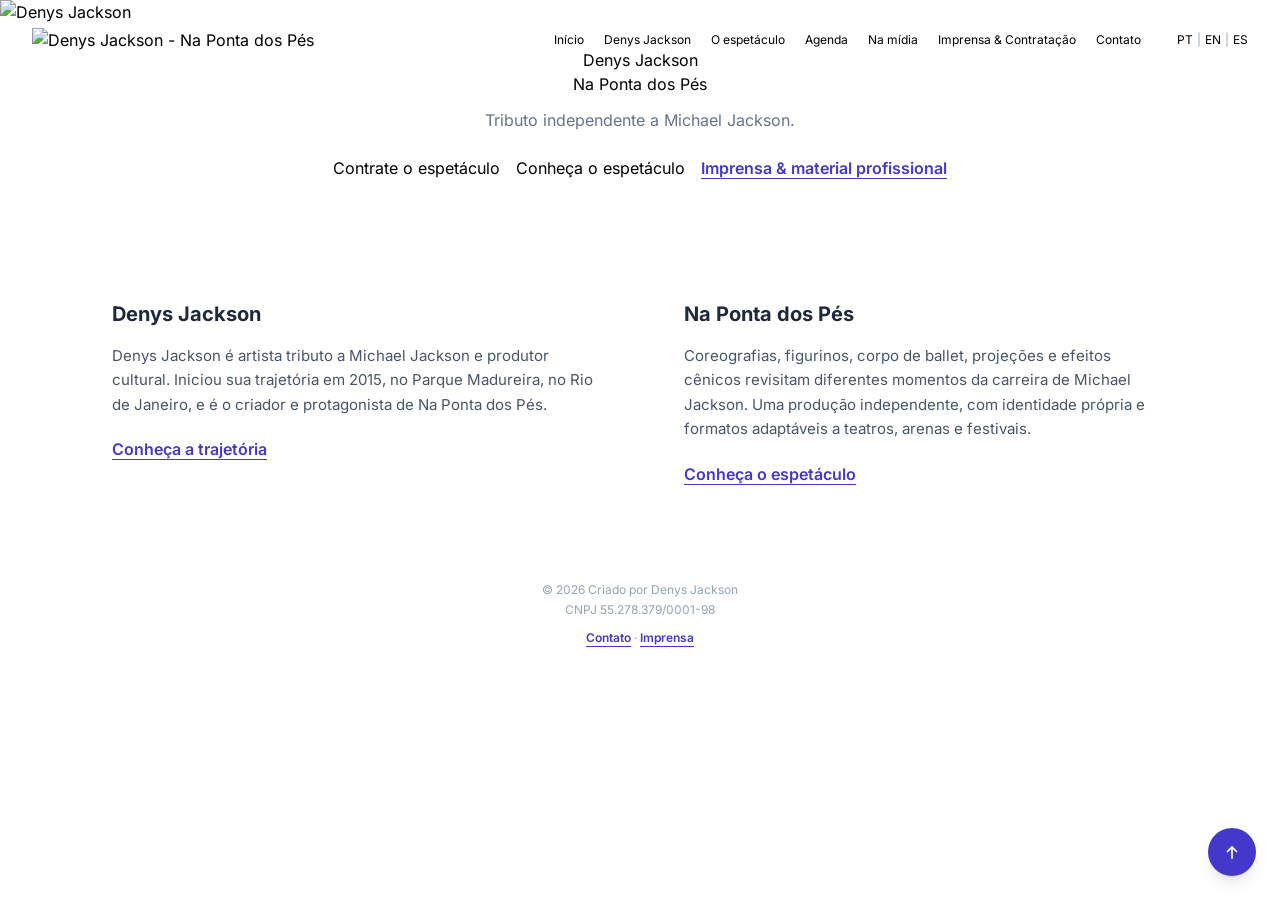
==== commit f08ec443: "Reorganizar o site original em sete paginas de desenvolvimento" ====
--- a/prototipo/index.html
+++ b/prototipo/index.html
@@ -1,47 +1,25 @@
 <!doctype html>
-<html lang="pt-BR">
-<head>
-<meta charset="utf-8"><meta name="viewport" content="width=device-width, initial-scale=1">
-<meta name="robots" content="noindex, nofollow">
-<title>Denys Jackson — Na Ponta dos Pés</title>
-<meta name="description" content="Conheça Denys Jackson e Na Ponta dos Pés. Espetáculo tributo a Michael Jackson, imprensa e contratação.">
-<link rel="icon" href="../images/uploads/favico__1_-removebg-preview.png" type="image/png">
-<link rel="stylesheet" href="../css/style.css">
-<link rel="stylesheet" href="../css/home.css">
-<script src="../js/i18n.js" defer></script><script src="../js/home.js" defer></script>
-</head>
-<body>
-<a class="skip-link" href="#conteudo"><span data-i18n="home.skip">Ir para o conteúdo</span></a>
-<header class="home-header"><div class="shell header-inner">
-<a class="home-brand" href="#inicio" aria-label="Denys Jackson — início"><img src="../images/logos/logopreta.png" alt="Denys Jackson — Na Ponta dos Pés" width="200" height="68"></a>
-<button class="menu-toggle" id="home-menu-toggle" aria-controls="home-nav" aria-expanded="false" hidden><span data-i18n="home.menu">Menu</span> <span aria-hidden="true">☰</span></button>
-<nav class="home-nav" id="home-nav" aria-label="Principal"><a href="#artista"><span data-i18n="home.nav_artist">O artista</span></a><a href="#espetaculo"><span data-i18n="home.nav_show">O espetáculo</span></a><a href="#midia"><span data-i18n="home.nav_media">Na mídia</span></a><a href="#material"><span data-i18n="home.nav_material">Material profissional</span></a></nav>
-<div class="language-switch" aria-label="Idioma"><button class="lang-btn active" data-lang="pt" aria-pressed="true">PT</button><button class="lang-btn" data-lang="en" aria-pressed="false" disabled>EN</button><button class="lang-btn" data-lang="es" aria-pressed="false" disabled>ES</button></div>
-</div></header>
-<main id="conteudo">
-<section class="hero" id="inicio"><div class="shell hero-layout glass">
-<div class="hero-copy"><p class="eyebrow"><span data-i18n="home.hero_label">Artista tributo • Produtor cultural</span></p><h1>Denys Jackson</h1><p class="hero-show">Na Ponta dos Pés</p><p data-i18n="home.hero_description" class="hero-description">Performance, dança e produção cênica em um espetáculo independente que celebra a obra de Michael Jackson.</p>
-<div class="hero-actions"><a class="button button-primary" href="#contato"><span data-i18n="home.hire">Contrate o espetáculo</span> <span aria-hidden="true"><svg class="arrow-icon" viewBox="0 0 24 24" aria-hidden="true"><path d="M6 18 18 6M6 6h12v12" fill="none" stroke="currentColor" stroke-width="1.6" stroke-linecap="round" stroke-linejoin="round"/></svg></span></a><a class="text-link" href="#espetaculo"><span data-i18n="home.discover">Conheça o espetáculo</span> <span aria-hidden="true"><svg class="arrow-icon" viewBox="0 0 24 24" aria-hidden="true"><path d="M12 4v16m-6-6 6 6 6-6" fill="none" stroke="currentColor" stroke-width="1.6" stroke-linecap="round" stroke-linejoin="round"/></svg></span></a></div>
-<a class="professional-link" href="#material"><span data-i18n="home.professional">Imprensa &amp; material profissional</span> <span aria-hidden="true"><svg class="arrow-icon" viewBox="0 0 24 24" aria-hidden="true"><path d="M6 18 18 6M6 6h12v12" fill="none" stroke="currentColor" stroke-width="1.6" stroke-linecap="round" stroke-linejoin="round"/></svg></span></a></div>
-<div class="hero-portrait"><img class="" data-home-image="hero" src="../images/uploads/gallery-1224-1785720494268.jpg" alt="Denys Jackson em performance, com figurino escuro e iluminação roxa" width="801" height="1200" fetchpriority="high" decoding="async"></div>
-<div class="hero-bottom"><span>RIO DE JANEIRO · BRASIL</span><span data-i18n="home.fan">Um tributo feito de fã para fã.</span></div>
-</div></section>
-<section class="artist section-light" id="artista"><div class="shell section-grid glass">
-<div class="artist-photo"><img class="" data-home-image="artist" src="../images/uploads/gallery-rotated-1785720774415-1785720774415.jpg" alt="Denys Jackson em cena com jaqueta vermelha" width="801" height="1200" loading="lazy" decoding="async"></div><div class="artist-copy"><p class="eyebrow"><span data-i18n="home.artist_label">O artista</span></p><h2 data-i18n="home.artist_title">Sobre Denys Jackson</h2><p data-i18n="home.artist_body" class="body-copy">Denys Jackson iniciou sua trajetória como intérprete de Michael Jackson em 2015, no Parque Madureira, no Rio de Janeiro. A paixão pela performance ganhou pesquisa, figurinos e produção própria — e se transformou em Na Ponta dos Pés.</p><p data-i18n="home.training" class="training-note">464 horas de formação complementar em gestão cultural e áreas técnicas.</p><ol class="timeline"><li><span class="timeline-year">2015</span><span data-i18n="home.timeline_2015">Primeiras performances no Parque Madureira</span></li><li><span class="timeline-year">2018</span><span data-i18n="home.timeline_2018">Estreia do primeiro espetáculo</span></li><li><span class="timeline-year">2019</span><span data-i18n="home.timeline_2019">Nasce Na Ponta dos Pés</span></li><li><span class="timeline-year">2026</span><span data-i18n="home.timeline_2026">Montagem inspirada na era Bad</span></li></ol></div>
-</div></section>
-<section class="show-section" id="espetaculo"><div class="shell">
-<div class="show-heading"><div><p class="eyebrow"><span data-i18n="home.show_label">O espetáculo</span></p><h2 data-i18n="home.show_title">Na Ponta dos Pés</h2></div><p data-i18n="home.show_body" class="body-copy">Coreografias, figurinos, corpo de baile, projeções e efeitos cênicos revisitam diferentes momentos da carreira de Michael Jackson. Uma produção independente, com identidade própria e formatos adaptáveis a teatros, arenas e festivais.</p></div>
-<div class="show-facts"><div class="glass"><strong>90 min</strong><span data-i18n="home.duration">Duração aproximada</span></div><div class="glass"><strong><span data-i18n="home.all_ages">Livre</span></strong><span data-i18n="home.rating">Classificação indicativa</span></div><div class="glass"><strong>2–8</strong><span data-i18n="home.dancers">Bailarinos, conforme a montagem</span></div></div>
-<p class="format-note"><span data-i18n="home.format">Performance com fonogramas e dublagem interpretativa.</span></p>
-<div class="bad-layout glass"><div class="bad-copy"><p class="eyebrow"><span data-i18n="home.bad_label">Montagem 2026</span></p><h3 data-i18n="home.bad_title">Montagem Bad — 2026</h3><p data-i18n="home.bad_body" class="body-copy">Uma estética urbana, sombria e marcada pelo rock. A montagem reúne referências da Bad World Tour, Captain EO e Speed Demon, com repertório e linguagem visual próprios.</p><p data-i18n="home.bad_note" class="small-note">Bad e Dangerous podem alternar conforme a casa, a montagem e as dimensões do palco.</p><div class="recordings"><p><span data-i18n="home.recordings">Registros de palco</span></p><a href="https://www.instagram.com/p/DbGCjHQBfZt/" target="_blank" rel="noopener"><span class="play-mark" aria-hidden="true">▶</span><span>Smooth Criminal<small><span data-i18n="home.watch">Assistir no Instagram</span></small></span><span aria-hidden="true"><svg class="arrow-icon" viewBox="0 0 24 24" aria-hidden="true"><path d="M6 18 18 6M6 6h12v12" fill="none" stroke="currentColor" stroke-width="1.6" stroke-linecap="round" stroke-linejoin="round"/></svg></span></a></div></div><div class="bad-photo"><img class="" data-home-image="show" src="../images/uploads/gallery-1425-1785720650698.jpg" alt="Registro de palco de Denys Jackson com figurino prateado" width="801" height="1200" loading="lazy" decoding="async"></div></div>
-</div></section>
-<section class="media-section section-light" id="midia"><div class="shell"><div class="section-intro"><p class="eyebrow"><span data-i18n="home.media_label">Imprensa &amp; participações</span></p><h2 data-i18n="home.media_title">Na mídia</h2></div><div class="press-grid"><a class="press-card glass" href="https://www.youtube.com/watch?v=V-m_D8gB18o" target="_blank" rel="noopener"><span class="press-name">Globo</span><p data-i18n="home.globo_context">Reportagem sobre o espetáculo</p><span class="press-action"><span data-i18n="home.view_report">Ver reportagem</span> <span aria-hidden="true"><svg class="arrow-icon" viewBox="0 0 24 24" aria-hidden="true"><path d="M6 18 18 6M6 6h12v12" fill="none" stroke="currentColor" stroke-width="1.6" stroke-linecap="round" stroke-linejoin="round"/></svg></span></span></a><a class="press-card glass" href="https://www.youtube.com/watch?v=Phnm8lOZNfo" target="_blank" rel="noopener"><span class="press-name">Record</span><p data-i18n="home.record_context">Cobertura do trabalho de Denys Jackson</p><span class="press-action"><span data-i18n="home.view_report">Ver reportagem</span> <span aria-hidden="true"><svg class="arrow-icon" viewBox="0 0 24 24" aria-hidden="true"><path d="M6 18 18 6M6 6h12v12" fill="none" stroke="currentColor" stroke-width="1.6" stroke-linecap="round" stroke-linejoin="round"/></svg></span></span></a><a class="press-card glass" href="https://www.youtube.com/watch?v=AMc0-7qEZlc" target="_blank" rel="noopener"><span class="press-name">Multishow</span><p data-i18n="home.multishow_context">Participação no programa Te Vejo no After</p><span class="press-action"><span data-i18n="home.view_report">Ver reportagem</span> <span aria-hidden="true"><svg class="arrow-icon" viewBox="0 0 24 24" aria-hidden="true"><path d="M6 18 18 6M6 6h12v12" fill="none" stroke="currentColor" stroke-width="1.6" stroke-linecap="round" stroke-linejoin="round"/></svg></span></span></a></div><div class="press-more"><a href="https://radionacional.ebc.com.br/programas/tarde-nacional-rio-de-janeiro/cover-de-michael-jackson-conquista-o-publico-no-rio" target="_blank" rel="noopener">Rádio Nacional / EBC <svg class="arrow-icon" viewBox="0 0 24 24" aria-hidden="true"><path d="M6 18 18 6M6 6h12v12" fill="none" stroke="currentColor" stroke-width="1.6" stroke-linecap="round" stroke-linejoin="round"/></svg></a><a href="https://odia.ig.com.br/duque-de-caxias/2026/07/7274553-teatro-raul-cortez-em-caxias-recebe-tributo-a-michael-jackson.html" target="_blank" rel="noopener">O Dia <svg class="arrow-icon" viewBox="0 0 24 24" aria-hidden="true"><path d="M6 18 18 6M6 6h12v12" fill="none" stroke="currentColor" stroke-width="1.6" stroke-linecap="round" stroke-linejoin="round"/></svg></a><a href="https://soumeier.com.br/todas-as-noticias/eventos/tributo-a-michael-jackson-chega-ao-imperator-no-meier/" target="_blank" rel="noopener">Sou Méier <svg class="arrow-icon" viewBox="0 0 24 24" aria-hidden="true"><path d="M6 18 18 6M6 6h12v12" fill="none" stroke="currentColor" stroke-width="1.6" stroke-linecap="round" stroke-linejoin="round"/></svg></a></div></div></section>
-<section class="agenda-section"><div class="shell agenda-layout glass"><div><p class="eyebrow"><span data-i18n="home.agenda_label">Agenda</span></p><h2 data-i18n="home.agenda_title">Próximas apresentações</h2><p data-i18n="home.agenda_body">Acompanhe a programação e os canais oficiais para informações sobre as próximas apresentações.</p></div><a class="button button-outline" href="../index.html#agenda"><span data-i18n="home.agenda_cta">Consultar a agenda</span> <span aria-hidden="true"><svg class="arrow-icon" viewBox="0 0 24 24" aria-hidden="true"><path d="M6 18 18 6M6 6h12v12" fill="none" stroke="currentColor" stroke-width="1.6" stroke-linecap="round" stroke-linejoin="round"/></svg></span></a></div></section>
-<section class="materials-section section-light" id="material"><div class="shell section-grid glass"><div><p class="eyebrow"><span data-i18n="home.materials_label">Para imprensa e produção</span></p><h2 data-i18n="home.materials_title">Material profissional</h2><p data-i18n="home.materials_body" class="body-copy">Apresentação, conteúdo para divulgação e informações de produção reunidos no material profissional de 2026.</p><a class="text-link" href="https://drive.google.com/drive/folders/1VKnQE7eK_s35VMi1c1CLgT4x7lsawTrO" target="_blank" rel="noopener"><span data-i18n="home.folder">Acessar pasta de imprensa</span> <span aria-hidden="true"><svg class="arrow-icon" viewBox="0 0 24 24" aria-hidden="true"><path d="M6 18 18 6M6 6h12v12" fill="none" stroke="currentColor" stroke-width="1.6" stroke-linecap="round" stroke-linejoin="round"/></svg></span></a></div><div class="materials-list"><a class="material-row" data-home-material="release" href="https://drive.google.com/file/d/12s-EB2Ebq8UPh2hMpgZSWdgsLXpKbJT2/view" target="_blank" rel="noopener"><span data-i18n="home.release">Release artístico</span><span class="material-meta"><span data-i18n="home.pdf">PDF • Português</span> <span aria-hidden="true"><svg class="arrow-icon" viewBox="0 0 24 24" aria-hidden="true"><path d="M6 18 18 6M6 6h12v12" fill="none" stroke="currentColor" stroke-width="1.6" stroke-linecap="round" stroke-linejoin="round"/></svg></span></span></a>
-<a class="material-row" data-home-material="media_kit" href="https://drive.google.com/file/d/1AtByZEfUu7iLB3RwfpdvW74_4BgLxElW/view" target="_blank" rel="noopener"><span data-i18n="home.media_kit">Mídia kit</span><span class="material-meta"><span data-i18n="home.pdf">PDF • Português</span> <span aria-hidden="true"><svg class="arrow-icon" viewBox="0 0 24 24" aria-hidden="true"><path d="M6 18 18 6M6 6h12v12" fill="none" stroke="currentColor" stroke-width="1.6" stroke-linecap="round" stroke-linejoin="round"/></svg></span></span></a>
-<a class="material-row" data-home-material="synopsis" href="https://drive.google.com/file/d/1TwG1evkEzEm4G8NLfuLtN8GfC9-SJfeD/view" target="_blank" rel="noopener"><span data-i18n="home.synopsis">Sinopse</span><span class="material-meta"><span data-i18n="home.pdf">PDF • Português</span> <span aria-hidden="true"><svg class="arrow-icon" viewBox="0 0 24 24" aria-hidden="true"><path d="M6 18 18 6M6 6h12v12" fill="none" stroke="currentColor" stroke-width="1.6" stroke-linecap="round" stroke-linejoin="round"/></svg></span></span></a>
-<a class="material-row" data-home-material="credits" href="https://drive.google.com/file/d/1rZC9AQk5F2yxurMFr08a0A1JPT5t4FfL/view" target="_blank" rel="noopener"><span data-i18n="home.credits">Ficha técnica &amp; elenco</span><span class="material-meta"><span data-i18n="home.pdf">PDF • Português</span> <span aria-hidden="true"><svg class="arrow-icon" viewBox="0 0 24 24" aria-hidden="true"><path d="M6 18 18 6M6 6h12v12" fill="none" stroke="currentColor" stroke-width="1.6" stroke-linecap="round" stroke-linejoin="round"/></svg></span></span></a>
-<a class="material-row" data-home-material="rider" href="https://drive.google.com/file/d/1VCsT6gTsZ3wt3yMBIlSJpXcPNIEdYzcf/view" target="_blank" rel="noopener"><span data-i18n="home.rider">Rider técnico</span><span class="material-meta"><span data-i18n="home.pdf">PDF • Português</span> <span aria-hidden="true"><svg class="arrow-icon" viewBox="0 0 24 24" aria-hidden="true"><path d="M6 18 18 6M6 6h12v12" fill="none" stroke="currentColor" stroke-width="1.6" stroke-linecap="round" stroke-linejoin="round"/></svg></span></span></a></div></div></section>
-<section class="contact-section" id="contato"><div class="shell glass"><p class="eyebrow"><span data-i18n="home.contact_label">Vamos conversar</span></p><h2 data-i18n="home.contact_title">Contato e contratação</h2><p data-i18n="home.contact_body">Contratações, circulação, imprensa e projetos culturais. Fale diretamente com a produção.</p><a class="button button-primary" data-home-contact="whatsapp" href="https://wa.me/5521965064725" target="_blank" rel="noopener"><span data-i18n="home.contact_cta">Fale com a produção</span> <span aria-hidden="true"><svg class="arrow-icon" viewBox="0 0 24 24" aria-hidden="true"><path d="M6 18 18 6M6 6h12v12" fill="none" stroke="currentColor" stroke-width="1.6" stroke-linecap="round" stroke-linejoin="round"/></svg></span></a><a class="contact-email" data-home-contact="email" href="mailto:contato@denysjackson.com.br">contato@denysjackson.com.br</a></div></section>
-</main><footer class="home-footer"><div class="shell footer-inner"><div><strong>DENYS JACKSON</strong><p data-i18n="home.independent">Tributo independente a Michael Jackson.</p></div><div class="footer-social"><a href="https://www.instagram.com/denysjacksonn/" target="_blank" rel="noopener">Instagram <svg class="arrow-icon" viewBox="0 0 24 24" aria-hidden="true"><path d="M6 18 18 6M6 6h12v12" fill="none" stroke="currentColor" stroke-width="1.6" stroke-linecap="round" stroke-linejoin="round"/></svg></a><a href="https://www.youtube.com/@DenysJackson/videos" target="_blank" rel="noopener">YouTube <svg class="arrow-icon" viewBox="0 0 24 24" aria-hidden="true"><path d="M6 18 18 6M6 6h12v12" fill="none" stroke="currentColor" stroke-width="1.6" stroke-linecap="round" stroke-linejoin="round"/></svg></a></div><small>© 2026 Denys Jackson</small></div></footer>
-</body></html>
+<html lang="pt-BR"><head><meta charset="utf-8"><meta name="viewport" content="width=device-width,initial-scale=1"><meta name="robots" content="noindex, nofollow"><title>Denys Jackson — Na Ponta dos Pés</title><meta name="description" content="Performance, dança e produção cênica em um espetáculo independente que celebra a obra de Michael Jackson."><link rel="icon" href="../images/uploads/favico__1_-removebg-preview.png"><link rel="stylesheet" href="../css/review-utilities.css"><link rel="stylesheet" href="../css/style.css"><link rel="stylesheet" href="../css/home.css"><script src="../js/i18n.js" defer></script><script src="../js/home.js" defer></script></head><body class="font-inter antialiased review-home"><a class="review-skip" href="#conteudo"><span data-i18n="home.skip">Ir para o conteúdo</span></a><nav id="navbar" class="fixed top-0 left-0 right-0 z-50">
+        <div class="max-w-7xl mx-auto px-4 sm:px-6 lg:px-8">
+            <div class="flex items-center justify-between h-16 md:h-20">
+                <!-- Logo -->
+                <a href="index.html" class="nav-logo-link">
+                    <span class="nav-logo-wrap">
+                        <img src="../images/logos/logobranca.png" alt="Denys Jackson - Na Ponta dos Pés" class="nav-logo-img nav-logo-white">
+                        <img src="../images/logos/logopreta.png" alt="" class="nav-logo-img nav-logo-dark" aria-hidden="true">
+                    </span>
+                </a>
+
+<div class="review-desktop-nav items-center review-nav-links"><a href="index.html" class="nav-link active" aria-current="page"><span data-i18n="home.nav_home">Início</span></a><a href="denys-jackson.html" class="nav-link"><span data-i18n="home.nav_artist">Denys Jackson</span></a><a href="na-ponta-dos-pes.html" class="nav-link"><span data-i18n="home.nav_show">O espetáculo</span></a><a href="agenda.html" class="nav-link"><span data-i18n="home.nav_agenda">Agenda</span></a><a href="na-midia.html" class="nav-link"><span data-i18n="home.nav_media">Na mídia</span></a><a href="imprensa-contratacao.html" class="nav-link"><span data-i18n="home.materials_title">Imprensa &amp; Contratação</span></a><a href="contato.html" class="nav-link"><span data-i18n="home.nav_contact">Contato</span></a><div class="flex items-center gap-1 ml-4 text-xs" aria-label="Idioma"><button class="lang-btn active" data-lang="pt" aria-pressed="true">PT</button><span class="text-slate-400" aria-hidden="true">|</span><button class="lang-btn" data-lang="en" aria-pressed="false">EN</button><span class="text-slate-400" aria-hidden="true">|</span><button class="lang-btn" data-lang="es" aria-pressed="false">ES</button></div></div>
+                <!-- Mobile Menu Button -->
+                <button id="menu-toggle" class="review-menu-toggle p-2" aria-label="Menu" aria-controls="mobile-menu" aria-expanded="false">
+                    <svg id="menu-icon-open" class="w-6 h-6" fill="none" stroke="currentColor" viewBox="0 0 24 24">
+                        <path stroke-linecap="round" stroke-linejoin="round" stroke-width="2" d="M4 6h16M4 12h16M4 18h16"/>
+                    </svg>
+                    <svg id="menu-icon-close" class="w-6 h-6 hidden" fill="none" stroke="currentColor" viewBox="0 0 24 24">
+                        <path stroke-linecap="round" stroke-linejoin="round" stroke-width="2" d="M6 18L18 6M6 6l12 12"/>
+                    </svg>
+                </button>
+            </div>
+        </div>
+    </nav><div id="mobile-overlay" hidden></div><aside id="mobile-menu" class="review-mobile-menu" aria-label="Menu" hidden><div class="flex items-center justify-between pb-4 mb-4 border-b border-slate-200"><strong class="text-dj-indigo">MENU</strong><button id="sidebar-close" class="p-2" aria-label="Fechar"><svg class="w-6 h-6" viewBox="0 0 24 24" fill="none" stroke="currentColor"><path d="m6 6 12 12M6 18 18 6" stroke-width="2"/></svg></button></div><div class="flex flex-col gap-3"><a href="index.html" class="mobile-nav-link" aria-current="page"><span data-i18n="home.nav_home">Início</span></a><a href="denys-jackson.html" class="mobile-nav-link"><span data-i18n="home.nav_artist">Denys Jackson</span></a><a href="na-ponta-dos-pes.html" class="mobile-nav-link"><span data-i18n="home.nav_show">O espetáculo</span></a><a href="agenda.html" class="mobile-nav-link"><span data-i18n="home.nav_agenda">Agenda</span></a><a href="na-midia.html" class="mobile-nav-link"><span data-i18n="home.nav_media">Na mídia</span></a><a href="imprensa-contratacao.html" class="mobile-nav-link"><span data-i18n="home.materials_title">Imprensa &amp; Contratação</span></a><a href="contato.html" class="mobile-nav-link"><span data-i18n="home.nav_contact">Contato</span></a></div><div class="mt-6 pt-4 border-t border-slate-200"><div class="flex items-center gap-1 ml-4 text-xs" aria-label="Idioma"><button class="lang-btn active" data-lang="pt" aria-pressed="true">PT</button><span class="text-slate-400" aria-hidden="true">|</span><button class="lang-btn" data-lang="en" aria-pressed="false">EN</button><span class="text-slate-400" aria-hidden="true">|</span><button class="lang-btn" data-lang="es" aria-pressed="false">ES</button></div></div></aside><main id="conteudo"><section id="home" class="hero-section"><picture class="review-hero-art"><source media="(max-width:767px)" srcset="../images/uploads/Design%20sem%20nome%20(2).png"><img src="../images/uploads/Design%20sem%20nome%20(1).png" alt="Denys Jackson" fetchpriority="high"></picture><div class="hero-overlay"></div><h1 class="sr-only">Denys Jackson — Na Ponta dos Pés</h1></section><section class="py-3 md:py-4"><div class="max-w-6xl mx-auto px-4"><div class="text-center mb-6"><span class="section-label">Denys Jackson</span><h2 class="section-title">Na Ponta dos Pés</h2><p class="text-slate-500 mt-3"><span data-i18n="home.independent">Tributo independente a Michael Jackson.</span></p><div class="flex flex-wrap justify-center gap-4 mt-6"><a class="btn-primary" href="contato.html"><span data-i18n="home.hire">Contrate o espetáculo</span></a><a class="btn-small" href="na-ponta-dos-pes.html"><span data-i18n="home.discover">Conheça o espetáculo</span></a><a class="review-link self-center" href="imprensa-contratacao.html"><span data-i18n="home.professional">Imprensa &amp; material profissional</span></a></div></div></div></section><section class="py-3 md:py-4"><div class="max-w-6xl mx-auto px-4"><div class="grid md:grid-cols-2 gap-6"><article class="glass-strong p-6 md:p-8"><h2 class="text-xl font-bold text-slate-800 mb-4">Denys Jackson</h2><p class="text-slate-600 text-[15px] leading-relaxed" data-i18n="home.artist_body">Denys Jackson é artista tributo a Michael Jackson e produtor cultural. Iniciou sua trajetória em 2015, no Parque Madureira, no Rio de Janeiro, e é o criador e protagonista de Na Ponta dos Pés.</p><p class="mt-5"><a class="review-link" href="denys-jackson.html"><span data-i18n="home.learn_artist">Conheça a trajetória</span></a></p></article><article class="glass-strong p-6 md:p-8"><h2 class="text-xl font-bold text-slate-800 mb-4">Na Ponta dos Pés</h2><p class="text-slate-600 text-[15px] leading-relaxed" data-i18n="home.show_body">Coreografias, figurinos, corpo de ballet, projeções e efeitos cênicos revisitam diferentes momentos da carreira de Michael Jackson. Uma produção independente, com identidade própria e formatos adaptáveis a teatros, arenas e festivais.</p><p class="mt-5"><a class="review-link" href="na-ponta-dos-pes.html"><span data-i18n="home.discover">Conheça o espetáculo</span></a></p></article></div></div></section></main><footer class="footer pt-4 pb-4"><div class="max-w-6xl mx-auto px-4 text-center text-xs text-slate-400"><p>© 2026 <span data-i18n="footer.copyright">Criado por Denys Jackson</span></p><p class="mt-1">CNPJ 55.278.379/0001-98</p><p class="mt-3"><a class="review-link" href="contato.html"><span data-i18n="home.nav_contact">Contato</span></a> · <a class="review-link" href="imprensa-contratacao.html"><span data-i18n="home.nav_material">Imprensa</span></a></p></div></footer><button id="back-to-top" class="fixed bottom-6 right-6 z-40 w-12 h-12 rounded-full bg-dj-indigo text-white shadow-lg flex items-center justify-center" aria-label="Topo"><svg class="w-5 h-5" viewBox="0 0 24 24" fill="none" stroke="currentColor"><path d="m6 12 6-6 6 6M12 6v14" stroke-width="2"/></svg></button><script id="review-copy" type="application/json">{"nav_home":{"pt":"Início","en":"Home","es":"Inicio"},"nav_artist":{"pt":"Denys Jackson","en":"Denys Jackson","es":"Denys Jackson"},"nav_show":{"pt":"O espetáculo","en":"The show","es":"El espectáculo"},"nav_agenda":{"pt":"Agenda","en":"Schedule","es":"Agenda"},"nav_media":{"pt":"Na mídia","en":"In the media","es":"En los medios"},"materials_title":{"pt":"Imprensa & Contratação","en":"Press & Bookings","es":"Prensa y contratación"},"nav_contact":{"pt":"Contato","en":"Contact","es":"Contacto"},"independent":{"pt":"Tributo independente a Michael Jackson.","en":"An independent tribute to Michael Jackson.","es":"Tributo independiente a Michael Jackson."},"hire":{"pt":"Contrate o espetáculo","en":"Book the show","es":"Contrata el espectáculo"},"discover":{"pt":"Conheça o espetáculo","en":"Discover the show","es":"Conoce el espectáculo"},"professional":{"pt":"Imprensa & material profissional","en":"Press & professional resources","es":"Prensa y material profesional"},"artist_body":{"pt":"Denys Jackson é artista tributo a Michael Jackson e produtor cultural. Iniciou sua trajetória em 2015, no Parque Madureira, no Rio de Janeiro, e é o criador e protagonista de Na Ponta dos Pés.","en":"Denys Jackson is a Michael Jackson tribute artist and cultural producer. He began his career in 2015 at Parque Madureira, Rio de Janeiro, and is the creator and lead performer of Na Ponta dos Pés.","es":"Denys Jackson es artista tributo a Michael Jackson y productor cultural. Comenzó su trayectoria en 2015, en el Parque Madureira, Río de Janeiro, y es el creador y protagonista de Na Ponta dos Pés."},"learn_artist":{"pt":"Conheça a trajetória","en":"Discover his story","es":"Conoce su trayectoria"},"show_body":{"pt":"Coreografias, figurinos, corpo de ballet, projeções e efeitos cênicos revisitam diferentes momentos da carreira de Michael Jackson. Uma produção independente, com identidade própria e formatos adaptáveis a teatros, arenas e festivais.","en":"Choreography, costumes, dancers, projections and stage effects revisit different moments in Michael Jackson’s career. An independent production with its own identity, adaptable to theaters, arenas and festivals.","es":"Coreografías, vestuario, cuerpo de baile, proyecciones y efectos escénicos recorren distintos momentos de la carrera de Michael Jackson. Una producción independiente con identidad propia y formatos adaptables a teatros, arenas y festivales."},"nav_material":{"pt":"Imprensa","en":"Press","es":"Prensa"},"skip":{"pt":"Ir para o conteúdo","en":"Skip to content","es":"Ir al contenido"}}</script></body></html>
--- a/css/review-utilities.css
+++ b/css/review-utilities.css
@@ -0,0 +1,2 @@
+*,:after,:before{--tw-border-spacing-x:0;--tw-border-spacing-y:0;--tw-translate-x:0;--tw-translate-y:0;--tw-rotate:0;--tw-skew-x:0;--tw-skew-y:0;--tw-scale-x:1;--tw-scale-y:1;--tw-pan-x: ;--tw-pan-y: ;--tw-pinch-zoom: ;--tw-scroll-snap-strictness:proximity;--tw-gradient-from-position: ;--tw-gradient-via-position: ;--tw-gradient-to-position: ;--tw-ordinal: ;--tw-slashed-zero: ;--tw-numeric-figure: ;--tw-numeric-spacing: ;--tw-numeric-fraction: ;--tw-ring-inset: ;--tw-ring-offset-width:0px;--tw-ring-offset-color:#fff;--tw-ring-color:rgba(59,130,246,.5);--tw-ring-offset-shadow:0 0 #0000;--tw-ring-shadow:0 0 #0000;--tw-shadow:0 0 #0000;--tw-shadow-colored:0 0 #0000;--tw-blur: ;--tw-brightness: ;--tw-contrast: ;--tw-grayscale: ;--tw-hue-rotate: ;--tw-invert: ;--tw-saturate: ;--tw-sepia: ;--tw-drop-shadow: ;--tw-backdrop-blur: ;--tw-backdrop-brightness: ;--tw-backdrop-contrast: ;--tw-backdrop-grayscale: ;--tw-backdrop-hue-rotate: ;--tw-backdrop-invert: ;--tw-backdrop-opacity: ;--tw-backdrop-saturate: ;--tw-backdrop-sepia: ;--tw-contain-size: ;--tw-contain-layout: ;--tw-contain-paint: ;--tw-contain-style: }::backdrop{--tw-border-spacing-x:0;--tw-border-spacing-y:0;--tw-translate-x:0;--tw-translate-y:0;--tw-rotate:0;--tw-skew-x:0;--tw-skew-y:0;--tw-scale-x:1;--tw-scale-y:1;--tw-pan-x: ;--tw-pan-y: ;--tw-pinch-zoom: ;--tw-scroll-snap-strictness:proximity;--tw-gradient-from-position: ;--tw-gradient-via-position: ;--tw-gradient-to-position: ;--tw-ordinal: ;--tw-slashed-zero: ;--tw-numeric-figure: ;--tw-numeric-spacing: ;--tw-numeric-fraction: ;--tw-ring-inset: ;--tw-ring-offset-width:0px;--tw-ring-offset-color:#fff;--tw-ring-color:rgba(59,130,246,.5);--tw-ring-offset-shadow:0 0 #0000;--tw-ring-shadow:0 0 #0000;--tw-shadow:0 0 #0000;--tw-shadow-colored:0 0 #0000;--tw-blur: ;--tw-brightness: ;--tw-contrast: ;--tw-grayscale: ;--tw-hue-rotate: ;--tw-invert: ;--tw-saturate: ;--tw-sepia: ;--tw-drop-shadow: ;--tw-backdrop-blur: ;--tw-backdrop-brightness: ;--tw-backdrop-contrast: ;--tw-backdrop-grayscale: ;--tw-backdrop-hue-rotate: ;--tw-backdrop-invert: ;--tw-backdrop-opacity: ;--tw-backdrop-saturate: ;--tw-backdrop-sepia: ;--tw-contain-size: ;--tw-contain-layout: ;--tw-contain-paint: ;--tw-contain-style: }
+/*! tailwindcss v3.4.17 | MIT License | https://tailwindcss.com*/*,:after,:before{box-sizing:border-box;border:0 solid #e5e7eb}:after,:before{--tw-content:""}:host,html{line-height:1.5;-webkit-text-size-adjust:100%;-moz-tab-size:4;-o-tab-size:4;tab-size:4;font-family:ui-sans-serif,system-ui,sans-serif,Apple Color Emoji,Segoe UI Emoji,Segoe UI Symbol,Noto Color Emoji;font-feature-settings:normal;font-variation-settings:normal;-webkit-tap-highlight-color:transparent}body{margin:0;line-height:inherit}hr{height:0;color:inherit;border-top-width:1px}abbr:where([title]){-webkit-text-decoration:underline dotted;text-decoration:underline dotted}h1,h2,h3,h4,h5,h6{font-size:inherit;font-weight:inherit}a{color:inherit;text-decoration:inherit}b,strong{font-weight:bolder}code,kbd,pre,samp{font-family:ui-monospace,SFMono-Regular,Menlo,Monaco,Consolas,Liberation Mono,Courier New,monospace;font-feature-settings:normal;font-variation-settings:normal;font-size:1em}small{font-size:80%}sub,sup{font-size:75%;line-height:0;position:relative;vertical-align:baseline}sub{bottom:-.25em}sup{top:-.5em}table{text-indent:0;border-color:inherit;border-collapse:collapse}button,input,optgroup,select,textarea{font-family:inherit;font-feature-settings:inherit;font-variation-settings:inherit;font-size:100%;font-weight:inherit;line-height:inherit;letter-spacing:inherit;color:inherit;margin:0;padding:0}button,select{text-transform:none}button,input:where([type=button]),input:where([type=reset]),input:where([type=submit]){-webkit-appearance:button;background-color:transparent;background-image:none}:-moz-focusring{outline:auto}:-moz-ui-invalid{box-shadow:none}progress{vertical-align:baseline}::-webkit-inner-spin-button,::-webkit-outer-spin-button{height:auto}[type=search]{-webkit-appearance:textfield;outline-offset:-2px}::-webkit-search-decoration{-webkit-appearance:none}::-webkit-file-upload-button{-webkit-appearance:button;font:inherit}summary{display:list-item}blockquote,dd,dl,figure,h1,h2,h3,h4,h5,h6,hr,p,pre{margin:0}fieldset{margin:0}fieldset,legend{padding:0}menu,ol,ul{list-style:none;margin:0;padding:0}dialog{padding:0}textarea{resize:vertical}input::-moz-placeholder,textarea::-moz-placeholder{opacity:1;color:#9ca3af}input::placeholder,textarea::placeholder{opacity:1;color:#9ca3af}[role=button],button{cursor:pointer}:disabled{cursor:default}audio,canvas,embed,iframe,img,object,svg,video{display:block;vertical-align:middle}img,video{max-width:100%;height:auto}[hidden]:where(:not([hidden=until-found])){display:none}.sr-only{position:absolute;width:1px;height:1px;padding:0;margin:-1px;overflow:hidden;clip:rect(0,0,0,0);white-space:nowrap;border-width:0}.fixed{position:fixed}.absolute{position:absolute}.bottom-6{bottom:1.5rem}.left-0{left:0}.left-1\/2{left:50%}.right-0{right:0}.right-4{right:1rem}.right-6{right:1.5rem}.top-0{top:0}.top-4{top:1rem}.z-40{z-index:40}.z-50{z-index:50}.mx-auto{margin-left:auto;margin-right:auto}.mb-3{margin-bottom:.75rem}.mb-4{margin-bottom:1rem}.mb-5{margin-bottom:1.25rem}.mb-6{margin-bottom:1.5rem}.ml-4{margin-left:1rem}.mt-1{margin-top:.25rem}.mt-3{margin-top:.75rem}.mt-4{margin-top:1rem}.mt-5{margin-top:1.25rem}.mt-6{margin-top:1.5rem}.mt-8{margin-top:2rem}.flex{display:flex}.grid{display:grid}.hidden{display:none}.aspect-\[4\/5\]{aspect-ratio:4/5}.h-12{height:3rem}.h-16{height:4rem}.h-5{height:1.25rem}.h-6{height:1.5rem}.h-full{height:100%}.max-h-\[85vh\]{max-height:85vh}.w-12{width:3rem}.w-5{width:1.25rem}.w-6{width:1.5rem}.w-full{width:100%}.max-w-3xl{max-width:48rem}.max-w-6xl{max-width:72rem}.max-w-7xl{max-width:80rem}.max-w-full{max-width:100%}.-translate-x-1\/2{--tw-translate-x:-50%;transform:translate(var(--tw-translate-x),var(--tw-translate-y)) rotate(var(--tw-rotate)) skewX(var(--tw-skew-x)) skewY(var(--tw-skew-y)) scaleX(var(--tw-scale-x)) scaleY(var(--tw-scale-y))}.grid-cols-2{grid-template-columns:repeat(2,minmax(0,1fr))}.flex-col{flex-direction:column}.flex-wrap{flex-wrap:wrap}.items-start{align-items:flex-start}.items-center{align-items:center}.justify-center{justify-content:center}.justify-between{justify-content:space-between}.gap-1{gap:.25rem}.gap-3{gap:.75rem}.gap-4{gap:1rem}.gap-6{gap:1.5rem}.gap-8{gap:2rem}.space-y-5>:not([hidden])~:not([hidden]){--tw-space-y-reverse:0;margin-top:calc(1.25rem*(1 - var(--tw-space-y-reverse)));margin-bottom:calc(1.25rem*var(--tw-space-y-reverse))}.self-center{align-self:center}.overflow-hidden{overflow:hidden}.rounded-full{border-radius:9999px}.rounded-lg{border-radius:.5rem}.rounded-xl{border-radius:.75rem}.border-b{border-bottom-width:1px}.border-t{border-top-width:1px}.border-slate-200{--tw-border-opacity:1;border-color:rgb(226 232 240/var(--tw-border-opacity,1))}.bg-dj-indigo{--tw-bg-opacity:1;background-color:rgb(67 56 202/var(--tw-bg-opacity,1))}.bg-white\/30{background-color:hsla(0,0%,100%,.3)}.object-contain{-o-object-fit:contain;object-fit:contain}.object-cover{-o-object-fit:cover;object-fit:cover}.p-2{padding:.5rem}.p-4{padding:1rem}.p-6{padding:1.5rem}.px-4{padding-left:1rem;padding-right:1rem}.py-3{padding-top:.75rem;padding-bottom:.75rem}.pb-4{padding-bottom:1rem}.pt-4{padding-top:1rem}.text-center{text-align:center}.font-inter{font-family:Inter,sans-serif}.text-3xl{font-size:1.875rem;line-height:2.25rem}.text-\[15px\]{font-size:15px}.text-lg{font-size:1.125rem;line-height:1.75rem}.text-sm{font-size:.875rem;line-height:1.25rem}.text-xl{font-size:1.25rem;line-height:1.75rem}.text-xs{font-size:.75rem;line-height:1rem}.font-bold{font-weight:700}.leading-relaxed{line-height:1.625}.text-dj-indigo{--tw-text-opacity:1;color:rgb(67 56 202/var(--tw-text-opacity,1))}.text-slate-400{--tw-text-opacity:1;color:rgb(148 163 184/var(--tw-text-opacity,1))}.text-slate-500{--tw-text-opacity:1;color:rgb(100 116 139/var(--tw-text-opacity,1))}.text-slate-600{--tw-text-opacity:1;color:rgb(71 85 105/var(--tw-text-opacity,1))}.text-slate-800{--tw-text-opacity:1;color:rgb(30 41 59/var(--tw-text-opacity,1))}.text-white{--tw-text-opacity:1;color:rgb(255 255 255/var(--tw-text-opacity,1))}.antialiased{-webkit-font-smoothing:antialiased;-moz-osx-font-smoothing:grayscale}.shadow-lg{--tw-shadow:0 10px 15px -3px rgba(0,0,0,.1),0 4px 6px -4px rgba(0,0,0,.1);--tw-shadow-colored:0 10px 15px -3px var(--tw-shadow-color),0 4px 6px -4px var(--tw-shadow-color);box-shadow:var(--tw-ring-offset-shadow,0 0 #0000),var(--tw-ring-shadow,0 0 #0000),var(--tw-shadow)}@media (min-width:640px){.sm\:grid-cols-2{grid-template-columns:repeat(2,minmax(0,1fr))}.sm\:px-6{padding-left:1.5rem;padding-right:1.5rem}}@media (min-width:768px){.md\:col-span-2{grid-column:span 2/span 2}.md\:col-span-3{grid-column:span 3/span 3}.md\:mb-8{margin-bottom:2rem}.md\:aspect-auto{aspect-ratio:auto}.md\:h-20{height:5rem}.md\:h-full{height:100%}.md\:grid-cols-2{grid-template-columns:repeat(2,minmax(0,1fr))}.md\:grid-cols-3{grid-template-columns:repeat(3,minmax(0,1fr))}.md\:grid-cols-5{grid-template-columns:repeat(5,minmax(0,1fr))}.md\:items-stretch{align-items:stretch}.md\:p-10{padding:2.5rem}.md\:p-8{padding:2rem}.md\:py-4{padding-top:1rem;padding-bottom:1rem}}@media (min-width:1024px){.lg\:grid-cols-4{grid-template-columns:repeat(4,minmax(0,1fr))}.lg\:px-8{padding-left:2rem;padding-right:2rem}}
--- a/css/home.css
+++ b/css/home.css
@@ -5,179 +5,55 @@
     font-display: swap;
     src: url('fonts/inter-latin.woff2') format('woff2');
 }
-
-/* Layout for the development Home. Glass surfaces and the page background
-   come directly from style.css, shared with the original site. */
-:root { --ink: #1f2937; --muted: #64748b; --indigo: #4338ca; }
-html { scroll-padding-top: 112px; }
-body { font-family: Inter, sans-serif; -webkit-font-smoothing: antialiased; }
-a { color: inherit; text-decoration: none; }
-button { font: inherit; }
-img { display: block; max-width: 100%; }
-h1, h2, h3 { line-height: 1.15; }
-h2 { font-size: clamp(2rem, 3.5vw, 3rem); font-weight: 900; letter-spacing: -.025em; }
-h3 { font-size: clamp(1.5rem, 2.5vw, 2rem); font-weight: 800; }
-p { line-height: 1.75; }
-a:focus-visible, button:focus-visible { outline: 3px solid var(--indigo); outline-offset: 5px; }
-.shell { width: min(1120px, calc(100% - 48px)); margin-inline: auto; }
-.eyebrow { color: var(--indigo); font-size: 11px; font-weight: 700; letter-spacing: .12em; text-transform: uppercase; margin-bottom: 14px; }
-.body-copy { font-size: 15px; color: #475569; line-height: 1.8; }
-.skip-link { position: fixed; z-index: 100; top: 12px; left: 12px; transform: translateY(-160%); background: white; padding: 12px 18px; border-radius: 12px; }
-.skip-link:focus { transform: none; }
-.home-header { position: sticky; top: 0; z-index: 20; background: rgba(255,255,255,.6); backdrop-filter: blur(20px); -webkit-backdrop-filter: blur(20px); border-bottom: 1px solid rgba(255,255,255,.5); }
-.header-inner { display: flex; align-items: center; gap: 36px; min-height: 80px; }
-.home-brand { margin-right: auto; flex-shrink: 0; }
-.home-brand img { width: 160px; height: 48px; object-fit: contain; }
-.home-nav { display: flex; align-items: center; gap: 28px; font-size: 14px; font-weight: 600; color: #475569; }
-.home-nav a { padding: 10px 0; border-bottom: 2px solid transparent; transition: color .2s, border-color .2s; }
-.home-nav a:hover, .home-nav a[aria-current] { color: var(--indigo); border-color: var(--indigo); }
-.language-switch { display: flex; align-items: center; gap: 8px; }
-.lang-btn { color: #64748b; font-size: 12px; font-weight: 700; text-shadow: none; padding: 5px 8px; border: 0; border-radius: 4px; cursor: pointer; }
-.lang-btn:hover { color: var(--indigo); }
-.lang-btn.active { color: var(--indigo); background: rgba(67,56,202,.08); }
-.lang-btn:disabled { opacity: .5; cursor: default; }
-.menu-toggle { display: none; border: 1px solid rgba(255,255,255,.7); background: rgba(255,255,255,.4); color: var(--ink); border-radius: 10px; padding: 9px 12px; font-size: 12px; cursor: pointer; }
-.hero { padding: 40px 0 0; }
-.hero-layout { display: grid; grid-template-columns: 1.15fr 1fr; gap: 0 48px; align-items: center; padding: 40px; overflow: hidden; }
-.hero-copy { padding: 24px 0; }
-.hero h1 { font-size: clamp(2.5rem, 4.5vw, 4rem); font-weight: 900; letter-spacing: -.035em; }
-.hero-show { font-size: clamp(1.5rem, 2.8vw, 2.25rem); font-weight: 700; margin-top: 12px; }
-.hero-description { font-size: 15px; color: #475569; max-width: 450px; margin-top: 24px; }
-.hero-actions { display: flex; gap: 22px; flex-wrap: wrap; align-items: center; margin-top: 30px; }
-.button { display: inline-flex; align-items: center; justify-content: center; gap: 12px; padding: 14px 24px; min-height: 48px; font-size: 14px; font-weight: 800; border-radius: 12px; transition: background .2s, transform .2s; }
-.button-primary { background: var(--indigo); color: white; }
-.button-primary:hover { background: #3730a3; transform: translateY(-1px); }
-.text-link { display: inline-flex; align-items: center; gap: 10px; color: var(--indigo); font-size: 14px; font-weight: 600; }
-.text-link:hover { text-decoration: underline; }
-.professional-link { display: inline-flex; align-items: center; gap: 10px; margin-top: 24px; font-size: 13px; color: #475569; }
-.professional-link:hover { color: var(--indigo); }
-.hero-portrait { height: 510px; overflow: hidden; border-radius: 16px; }
-.hero-portrait img { width: 100%; height: 100%; object-fit: cover; object-position: 50% 22%; }
-.hero-bottom { grid-column: 1/-1; display: flex; flex-wrap: wrap; justify-content: space-between; gap: 12px; padding-top: 28px; margin-top: 28px; border-top: 1px solid rgba(255,255,255,.7); color: #64748b; font-size: 12px; }
-.artist, .show-section, .media-section, .materials-section { padding: 64px 0 0; }
-.section-grid { display: grid; grid-template-columns: .85fr 1.3fr; gap: 32px; align-items: center; }
-.artist > .section-grid { padding: 40px; }
-.artist-photo { height: 510px; overflow: hidden; border-radius: 16px; }
-.artist-photo img { width: 100%; height: 100%; object-fit: cover; object-position: 50% 35%; }
-.artist-copy .body-copy { margin-top: 24px; }
-.training-note { margin-top: 20px; color: #64748b; font-size: 13px; }
-.timeline { list-style: none; padding: 0; margin: 20px 0 0; }
-.timeline li { display: flex; gap: 20px; padding: 10px 0; border-bottom: 1px solid rgba(255,255,255,.8); font-size: 13px; line-height: 1.6; color: #475569; }
-.timeline-year { color: var(--indigo); font-weight: 700; }
-.show-heading { text-align: center; max-width: 780px; margin: 0 auto; }
-.show-heading .body-copy { margin-top: 24px; }
-.show-facts { display: grid; grid-template-columns: repeat(3,1fr); gap: 24px; margin-top: 32px; }
-.show-facts > div { padding: 26px 24px; display: flex; flex-direction: column; gap: 10px; }
-.show-facts strong { font-size: 24px; font-weight: 800; }
-.show-facts > div > span { font-size: 14px; line-height: 1.7; color: #64748b; }
-.format-note { margin-top: 16px; text-align: center; font-size: 13px; color: #475569; }
-.bad-layout { display: grid; grid-template-columns: 1.2fr 1fr; gap: 40px; padding: 40px; align-items: center; margin-top: 32px; }
-.bad-copy .body-copy { margin-top: 24px; }
-.small-note { font-size: 13px; color: #64748b; margin-top: 20px; }
-.bad-photo { height: 470px; overflow: hidden; border-radius: 16px; }
-.bad-photo img { width: 100%; height: 100%; object-fit: cover; object-position: 50% 27%; }
-.recordings { margin-top: 28px; padding-top: 24px; border-top: 1px solid rgba(255,255,255,.8); }
-.recordings > p { font-size: 13px; font-weight: 700; margin-bottom: 16px; }
-.recordings > a { display: flex; align-items: center; gap: 16px; font-size: 14px; }
-.recordings > a > span:last-child { margin-left: auto; color: var(--indigo); }
-.recordings small { display: block; font-size: 12px; color: #64748b; margin-top: 4px; }
-.play-mark { width: 44px; height: 44px; display: grid; place-items: center; border-radius: 50%; background: rgba(67,56,202,.08); color: var(--indigo); font-size: 12px; flex-shrink: 0; }
-.section-intro { text-align: center; }
-.press-grid { display: grid; grid-template-columns: repeat(3,1fr); gap: 24px; margin-top: 32px; }
-.press-card { padding: 28px 24px; min-height: 210px; display: flex; flex-direction: column; transition: transform .2s; }
-.press-card:hover { transform: translateY(-2px); }
-.press-name { font-size: 26px; font-weight: 800; }
-.press-card p { color: #64748b; font-size: 14px; margin: 16px 0 24px; }
-.press-action { display: flex; align-items: center; justify-content: space-between; gap: 12px; margin-top: auto; font-size: 13px; font-weight: 600; color: var(--indigo); }
-.press-more { display: flex; justify-content: center; flex-wrap: wrap; gap: 28px; margin-top: 24px; color: #475569; font-size: 13px; }
-.press-more a:hover { color: var(--indigo); }
-.agenda-section { padding-top: 64px; }
-.agenda-layout { display: flex; align-items: center; justify-content: space-between; gap: 40px; padding: 32px 40px; }
-.agenda-layout h2 { font-size: 30px; }
-.agenda-layout p:not(.eyebrow) { color: #64748b; font-size: 14px; max-width: 600px; margin-top: 16px; }
-.button-outline { border: 1px solid rgba(67,56,202,.25); color: var(--indigo); background: rgba(255,255,255,.3); flex-shrink: 0; }
-.button-outline:hover { background: rgba(255,255,255,.65); }
-.materials-section .section-grid { padding: 40px; grid-template-columns: 1fr 1fr; gap: 56px; align-items: start; }
-.materials-section .body-copy { margin-top: 24px; }
-.materials-section .text-link { margin-top: 24px; }
-.material-row { display: flex; align-items: center; justify-content: space-between; gap: 20px; padding: 20px 0; border-bottom: 1px solid rgba(255,255,255,.8); font-size: 14px; font-weight: 600; }
-.material-row:hover { color: var(--indigo); }
-.material-meta { display: flex; align-items: center; gap: 16px; font-size: 11px; font-weight: 400; color: #64748b; }
-.contact-section { padding: 64px 0; text-align: center; }
-.contact-section > .shell { padding: 48px 32px; }
-.contact-section h2 { max-width: 700px; margin-inline: auto; }
-.contact-section p:not(.eyebrow) { max-width: 580px; margin: 24px auto 28px; color: #475569; font-size: 15px; }
-.contact-email { display: block; width: fit-content; max-width: 100%; margin: 22px auto 0; font-size: 14px; overflow-wrap: anywhere; color: var(--indigo); }
-.contact-email:hover { text-decoration: underline; }
-.home-footer { padding: 32px 0; background: rgba(255,255,255,.4); backdrop-filter: blur(12px); -webkit-backdrop-filter: blur(12px); border-top: 1px solid rgba(255,255,255,.5); }
-.footer-inner { display: flex; gap: 24px; align-items: center; justify-content: space-between; }
-.footer-inner strong { font-size: 14px; }
-.footer-inner p, .footer-inner small { font-size: 12px; color: #64748b; margin-top: 8px; }
-.footer-social { display: flex; gap: 24px; font-size: 13px; }
-.arrow-icon { width: 16px; height: 16px; vertical-align: middle; flex-shrink: 0; }
-
-@media (max-width: 1050px) {
-    .header-inner { gap: 20px; }
-    .home-nav { gap: 18px; font-size: 12px; }
-    .home-brand img { width: 145px; }
-    .hero-layout { gap: 28px; padding: 32px; }
-    .hero-portrait { height: 470px; }
-    .section-grid, .bad-layout { gap: 28px; }
+/* Original components and proportions are supplied by style.css and the
+   compiled Tailwind utilities. Only multipage navigation and accessibility
+   are added here. Do not redesign the original glass panels. */
+html { scroll-padding-top: 100px; }
+.review-inner main { padding-top: 112px; min-height: calc(100vh - 90px); }
+.review-inner main > section { padding-bottom: 40px; }
+.review-home main > section:not(.hero-section) { margin-block: 32px; }
+.review-hero-art { position: absolute; inset: 0; }
+.review-hero-art img { width: 100%; height: 100%; object-fit: cover; object-position: 50% 0%; }
+.review-desktop-nav { display: none; }
+.review-menu-toggle { display: block; }
+.review-nav-links { gap: 20px; }
+.review-nav-links .nav-link { font-size: 12px; white-space: nowrap; }
+.review-heading { margin-bottom: 32px; }
+.review-heading h1 { font-size: 3rem; font-weight: 900; color: #1f2937; margin-top: .5rem; line-height: 1.15; }
+.review-copy p + p { margin-top: 20px; }
+.review-link { color: #4338ca; font-weight: 600; text-decoration: underline; text-underline-offset: 4px; }
+.review-download { display: flex; align-items: center; justify-content: space-between; gap: 16px; padding: 20px 0; border-bottom: 1px solid rgba(255,255,255,.8); color: #475569; font-size: 14px; }
+.review-download:hover { color: #4338ca; }
+.review-download small { flex-shrink: 0; font-size: 11px; color: #64748b; }
+.review-skip { position: fixed; top: 12px; left: 12px; z-index: 10000; transform: translateY(-180%); background: white; color: #4338ca; padding: 12px 20px; border-radius: 12px; }
+.review-skip:focus { transform: none; }
+a:focus-visible, button:focus-visible { outline: 3px solid #4338ca; outline-offset: 5px; }
+.review-home #navbar:not(.scrolled) a:focus-visible, .review-home #navbar:not(.scrolled) button:focus-visible { outline-color: white; }
+.review-gallery-button { display: block; width: 100%; padding: 0; border: 0; text-align: left; }
+#lightbox[open] { display: flex; border: 0; max-width: none; max-height: none; width: 100%; height: 100%; margin: 0; background: rgba(0,0,0,.9); color: white; }
+#lightbox::backdrop { background: rgba(0,0,0,.7); }
+.review-contact-link { overflow-wrap: anywhere; }
+.review-mobile-menu[hidden] { display: none; }
+.review-mobile-menu { position: fixed; inset: 0 0 0 auto; width: min(288px,100%); z-index: 9999; background: white; box-shadow: -4px 0 25px rgba(0,0,0,.15); padding: 20px; overflow-y: auto; }
+#mobile-overlay:not([hidden]) { position: fixed; inset: 0; z-index: 9998; background: rgba(0,0,0,.5); }
+.review-mobile-menu .lang-btn { color: #64748b; text-shadow: none; }
+.review-mobile-menu .lang-btn.active { background: rgba(67,56,202,.08); color: #4338ca; }
+@media (min-width: 1100px) {
+    .review-desktop-nav { display: flex; }
+    .review-menu-toggle { display: none; }
 }
-@media (max-width: 760px) {
-    html { scroll-padding-top: 105px; }
-    .shell { width: calc(100% - 32px); }
-    .header-inner { min-height: 76px; flex-wrap: wrap; gap: 12px; padding-block: 12px; }
-    .home-brand img { width: 124px; height: 40px; }
-    .menu-toggle:not([hidden]) { display: flex; gap: 8px; order: 1; }
-    .language-switch { order: 2; gap: 2px; }
-    .lang-btn { padding: 5px; }
-    .home-nav { order: 3; width: 100%; flex-wrap: wrap; gap: 12px 24px; padding-top: 8px; }
-    .home-js .home-nav { display: none; }
-    .home-js .home-nav.is-open { display: flex; }
-    .hero { padding-top: 24px; }
-    .hero-layout { grid-template-columns: 1fr; padding: 24px; gap: 24px; }
-    .hero-copy { padding: 8px 0 0; }
-    .hero h1 { font-size: 40px; }
-    .hero-show { font-size: 26px; }
-    .hero-description { font-size: 14px; margin-top: 20px; }
-    .hero-actions { gap: 20px; margin-top: 24px; }
-    .button { padding: 14px 20px; font-size: 13px; }
-    .text-link { font-size: 13px; }
-    .professional-link { font-size: 12px; }
-    .hero-portrait { height: 400px; }
-    .hero-bottom { padding-top: 20px; margin-top: 0; font-size: 11px; }
-    .artist, .show-section, .media-section, .materials-section, .agenda-section { padding-top: 40px; }
-    .section-grid, .bad-layout, .materials-section .section-grid { grid-template-columns: 1fr; gap: 28px; }
-    .artist > .section-grid, .bad-layout, .materials-section .section-grid { padding: 24px; }
-    .artist-photo { height: 390px; }
-    .body-copy { font-size: 14px; }
-    .show-facts { gap: 12px; margin-top: 24px; }
-    .show-facts > div { padding: 20px 12px; }
-    .show-facts strong { font-size: 22px; }
-    .show-facts > div > span { font-size: 12px; }
-    .bad-photo { height: 420px; }
-    .press-grid { grid-template-columns: 1fr; gap: 16px; margin-top: 24px; }
-    .press-card { min-height: 185px; }
-    .press-more { gap: 20px; }
-    .agenda-layout { flex-direction: column; align-items: flex-start; padding: 24px; gap: 24px; }
-    .material-meta { gap: 10px; font-size: 10px; }
-    .contact-section { padding: 40px 0; }
-    .contact-section > .shell { padding: 32px 24px; }
-    .contact-section p:not(.eyebrow) { font-size: 14px; }
-    .footer-inner { flex-wrap: wrap; align-items: flex-start; }
-    .footer-inner > small { width: 100%; }
-}
-@media (max-width: 380px) {
-    .header-inner { gap: 8px; }
-    .home-brand img { width: 106px; }
-    .hero-layout { padding: 20px; }
-    .hero h1 { font-size: 34px; }
-    .show-facts { grid-template-columns: 1fr; }
-    .show-facts > div { padding: 20px 24px; }
-    .material-meta { font-size: 9px; }
+@media (max-width: 767px) {
+    .review-inner main { padding-top: 96px; }
+    .review-heading h1 { font-size: 2.25rem; }
+    .review-hero-art img { object-position: 48% 47%; }
 }
 @media (prefers-reduced-motion: reduce) {
     html { scroll-behavior: auto; }
-    * { transition: none !important; }
+    *, *::before, *::after { animation: none !important; transition: none !important; }
 }
+/* Native links remain usable if JavaScript is unavailable. */
+html:not(.review-js) .review-desktop-nav { display: flex; flex-wrap: wrap; }
+html:not(.review-js) .review-menu-toggle { display: none; }
+html:not(.review-js) #navbar > div > div { height: auto; min-height: 80px; flex-wrap: wrap; padding-block: 12px; gap: 16px; }
+html:not(.review-js) .review-desktop-nav .nav-link { color: #475569; text-shadow: none; }
+html:not(.review-js) .review-inner main { padding-top: 220px; }
